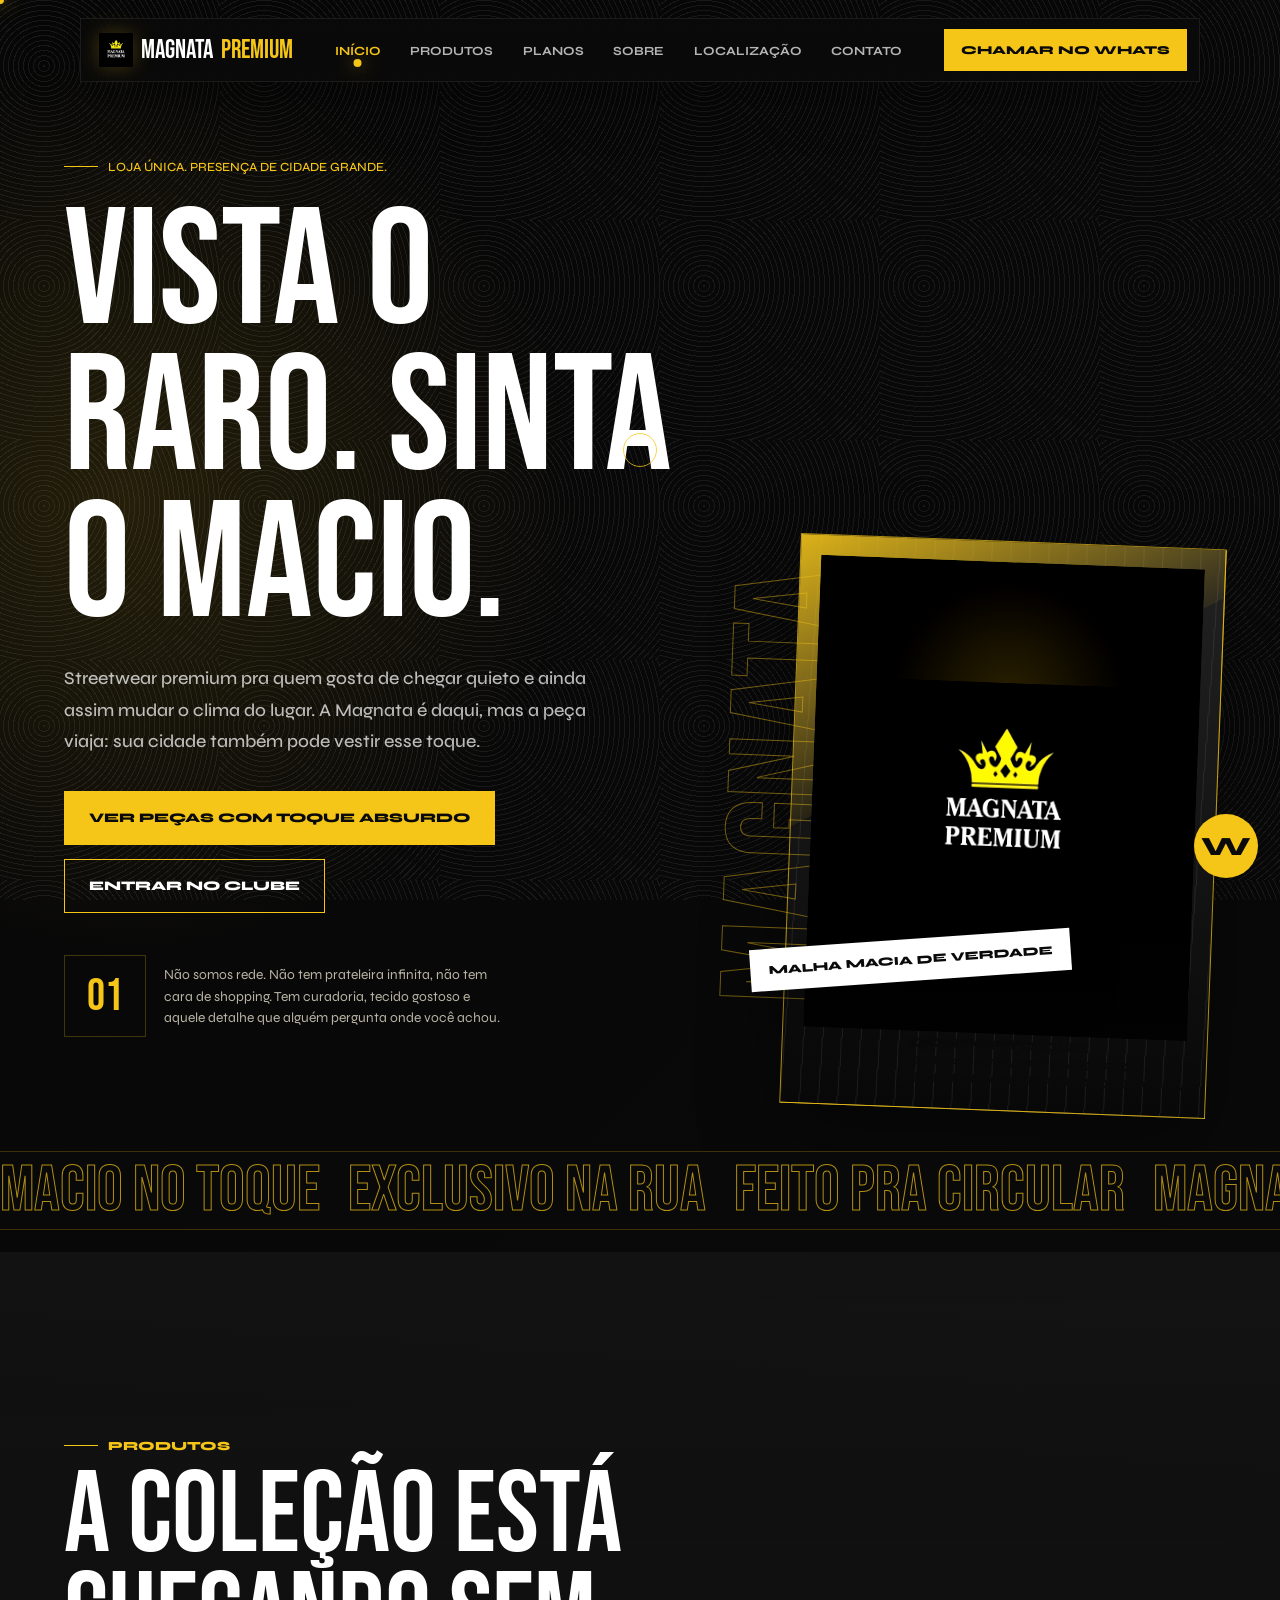
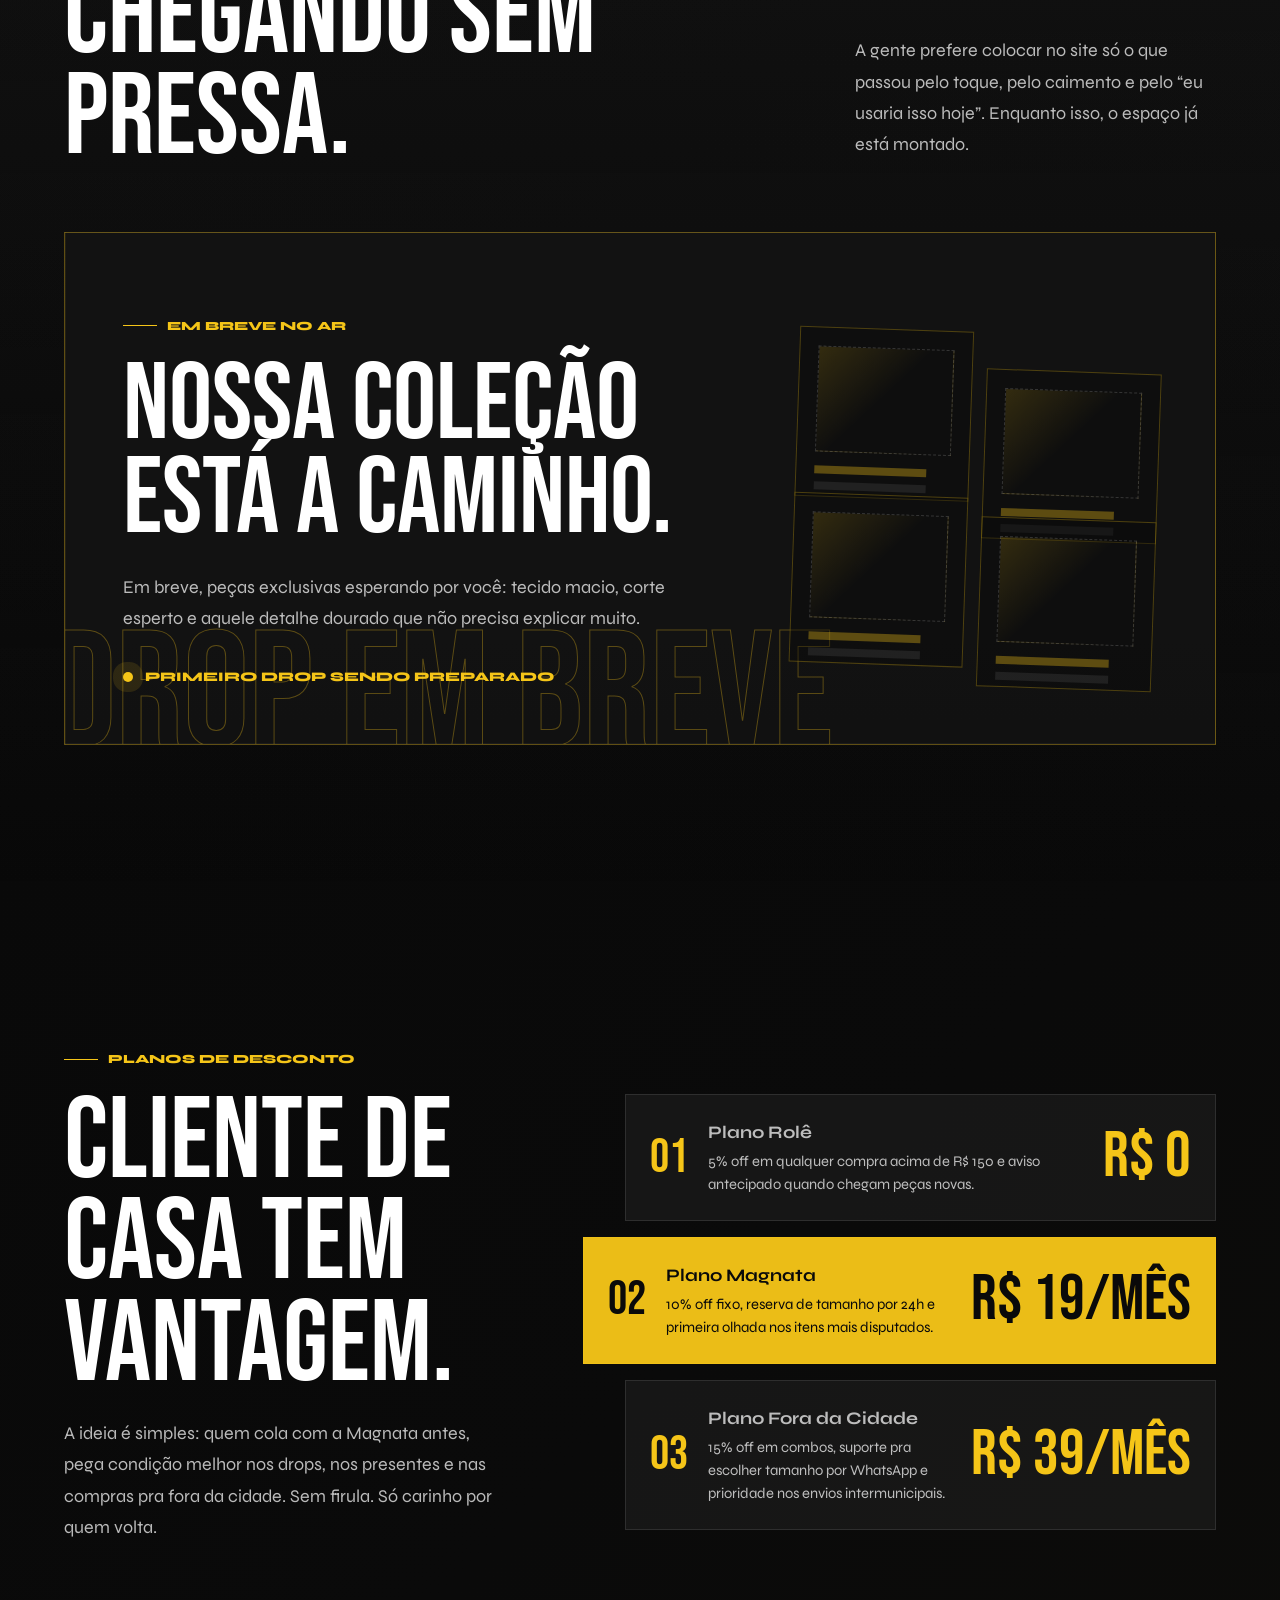
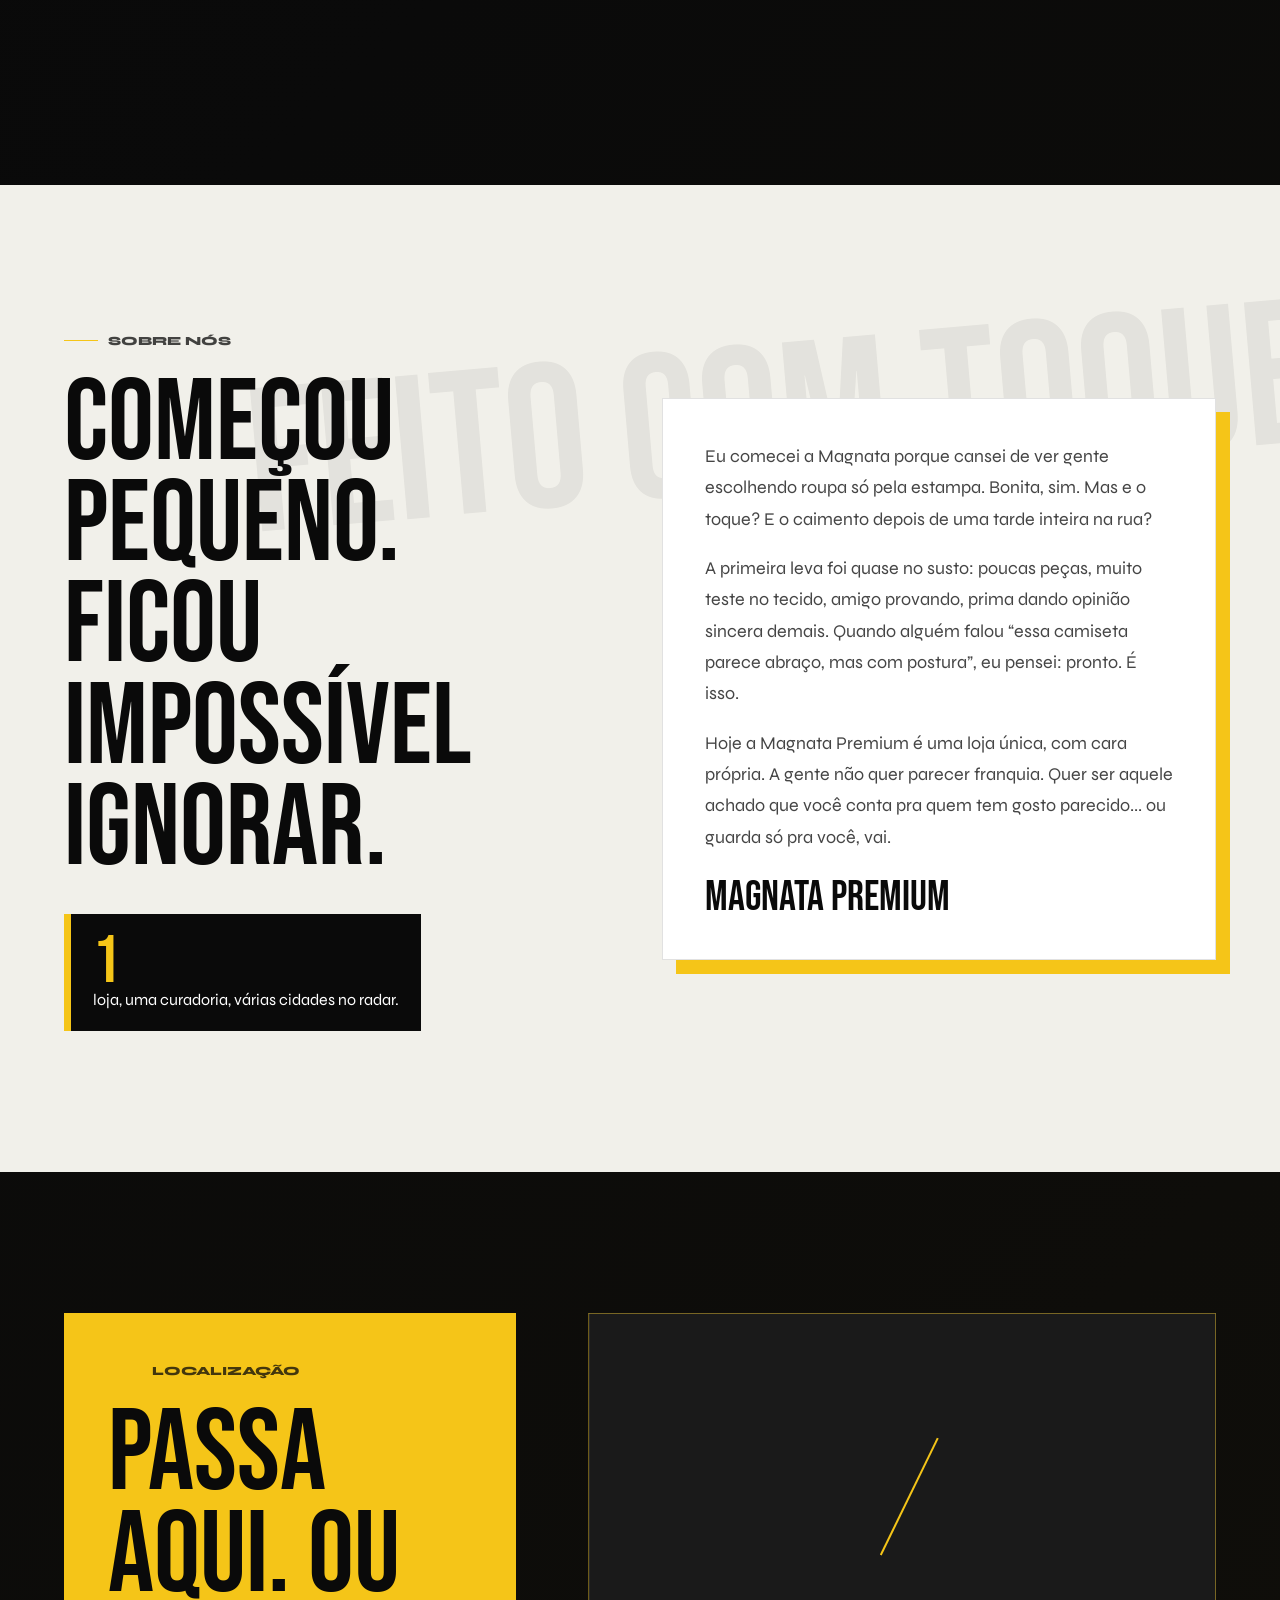
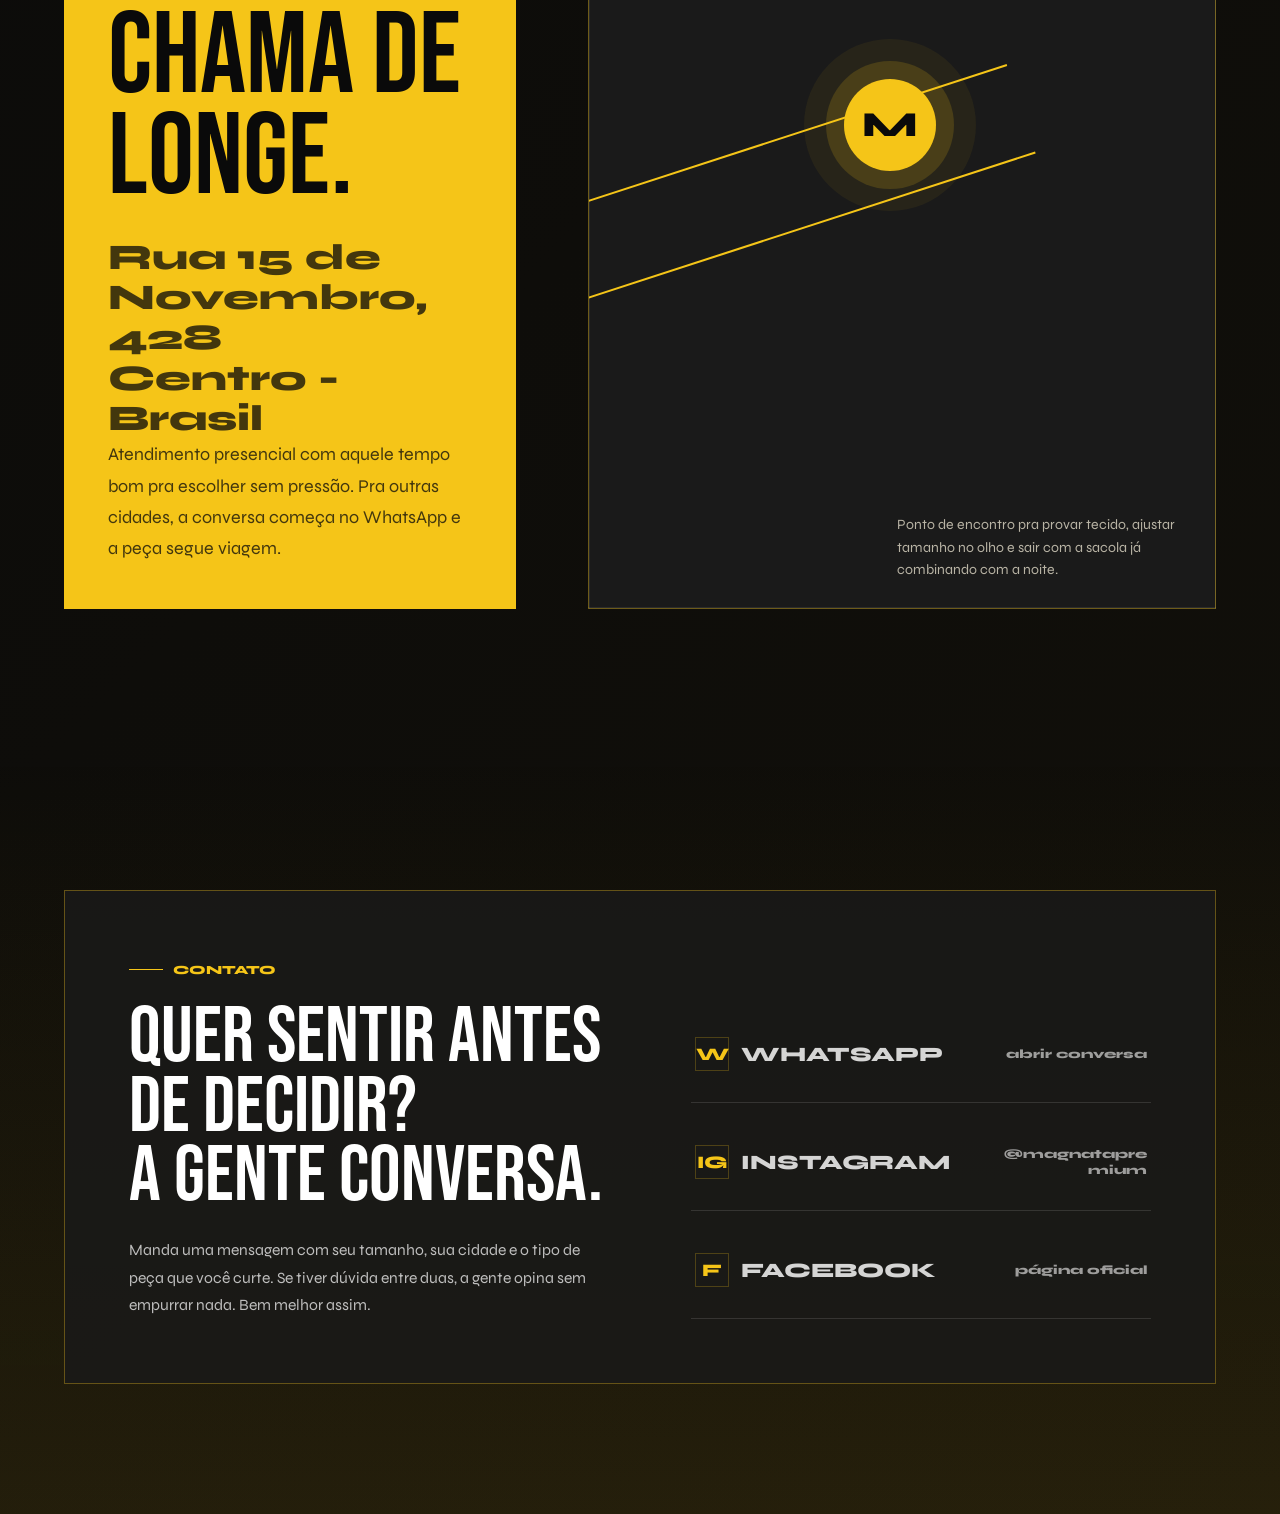
==== magnata-premium.html @ 2d6c575a "Add files via upload" ====
<!DOCTYPE html>
<html lang="pt-BR">
<head>
  <meta charset="UTF-8" />
  <meta name="viewport" content="width=device-width, initial-scale=1.0" />
  <title>Magnata Premium | Streetwear macio, raro e com presença</title>
  <meta name="description" content="Magnata Premium: roupas e acessórios com toque absurdo de macio, estética urbana e entrega entre cidades." />
  <style>
    @import url('https://fonts.googleapis.com/css2?family=Bebas+Neue&family=Syne:wght@400;500;600;700;800&display=swap');

    :root {
      --black: #0A0A0A;
      --ink: #111111;
      --charcoal: #1A1A1A;
      --soft-black: #242424;
      --gold: #F5C518;
      --gold-dark: #B88E08;
      --white: #FFFFFF;
      --mist: #F1F0EA;
      --muted: #B9B4A5;
      --line: rgba(245, 197, 24, 0.24);
      --shadow: 0 28px 80px rgba(0, 0, 0, 0.42);
      --display: "Bebas Neue", sans-serif;
      --body: "Syne", sans-serif;
    }

    * {
      box-sizing: border-box;
    }

    html {
      scroll-behavior: smooth;
    }

    body {
      margin: 0;
      color: var(--white);
      background:
        radial-gradient(circle at 10% 8%, rgba(245, 197, 24, 0.12), transparent 28rem),
        linear-gradient(135deg, #070707 0%, var(--black) 48%, #12100a 100%);
      font-family: var(--body);
      overflow-x: hidden;
      cursor: none;
    }

    body::before {
      content: "";
      position: fixed;
      inset: 0;
      pointer-events: none;
      opacity: 0.09;
      z-index: 0;
      background-image:
        repeating-radial-gradient(circle at 20% 30%, rgba(255,255,255,0.8) 0 1px, transparent 1px 5px),
        repeating-linear-gradient(118deg, transparent 0 18px, rgba(245,197,24,0.16) 19px, transparent 20px 44px);
      background-size: 220px 220px, 340px 340px;
      animation: textileShift 18s linear infinite;
      mix-blend-mode: screen;
    }

    a {
      color: inherit;
      text-decoration: none;
    }

    img {
      display: block;
      max-width: 100%;
    }

    .cursor-dot,
    .cursor-ring {
      position: fixed;
      top: 0;
      left: 0;
      pointer-events: none;
      z-index: 9999;
      transform: translate(-50%, -50%);
      border-radius: 999px;
    }

    .cursor-dot {
      width: 8px;
      height: 8px;
      background: var(--gold);
      box-shadow: 0 0 18px rgba(245, 197, 24, 0.8);
    }

    .cursor-ring {
      width: 34px;
      height: 34px;
      border: 1px solid rgba(245, 197, 24, 0.76);
      transition: width 0.2s ease, height 0.2s ease, border-color 0.2s ease;
    }

    .cursor-ring.is-hot {
      width: 52px;
      height: 52px;
      border-color: var(--white);
    }

    .site-shell {
      position: relative;
      z-index: 1;
    }

    .nav {
      position: fixed;
      top: 18px;
      left: 50%;
      z-index: 100;
      display: grid;
      grid-template-columns: auto 1fr auto;
      align-items: center;
      width: min(1120px, calc(100% - 32px));
      padding: 10px 12px 10px 18px;
      border: 1px solid rgba(255, 255, 255, 0.08);
      background: rgba(10, 10, 10, 0.78);
      backdrop-filter: blur(18px);
      box-shadow: 0 16px 55px rgba(0, 0, 0, 0.32);
      transform: translateX(-50%);
    }

    .brand {
      display: inline-flex;
      align-items: center;
      gap: 8px;
      min-width: max-content;
      font-family: var(--display);
      font-size: clamp(1.55rem, 2vw, 2.2rem);
      letter-spacing: 0;
    }

    .brand-logo {
      width: 34px;
      height: 34px;
      object-fit: contain;
      filter: drop-shadow(0 0 10px rgba(245, 197, 24, 0.24));
    }

    .brand-word {
      display: inline-flex;
      gap: 8px;
      align-items: baseline;
    }

    .brand-word {
      color: var(--white);
    }

    .brand-word > span {
      color: var(--gold);
    }

    .nav-links {
      position: relative;
      display: flex;
      justify-content: center;
      gap: clamp(10px, 2vw, 26px);
      padding: 0 18px;
    }

    .nav-link {
      position: relative;
      padding: 9px 2px;
      color: rgba(255, 255, 255, 0.7);
      font-size: 0.78rem;
      font-weight: 700;
      text-transform: uppercase;
      white-space: nowrap;
      transition: color 0.24s ease;
    }

    .nav-link.is-active,
    .nav-link:hover {
      color: var(--gold);
    }

    .nav-indicator {
      position: absolute;
      bottom: 0;
      left: 0;
      width: 8px;
      height: 8px;
      border-radius: 50%;
      background: var(--gold);
      box-shadow: 0 0 20px rgba(245, 197, 24, 0.7);
      transition: transform 0.35s cubic-bezier(.2,.9,.2,1), width 0.35s ease;
    }

    .nav-cta {
      display: inline-flex;
      align-items: center;
      justify-content: center;
      min-height: 42px;
      padding: 0 16px;
      border: 1px solid var(--gold);
      background: var(--gold);
      color: var(--black);
      font-size: 0.75rem;
      font-weight: 800;
      text-transform: uppercase;
    }

    .menu-toggle {
      display: none;
      width: 42px;
      height: 42px;
      border: 1px solid var(--line);
      background: transparent;
      color: var(--gold);
      font-size: 1.4rem;
    }

    section {
      position: relative;
      min-height: 100vh;
      padding: clamp(92px, 11vw, 150px) clamp(18px, 5vw, 70px);
      overflow: hidden;
      scroll-margin-top: 92px;
    }

    .section-inner {
      width: min(1160px, 100%);
      margin: 0 auto;
    }

    .eyebrow {
      display: inline-flex;
      align-items: center;
      gap: 10px;
      margin: 0 0 22px;
      color: var(--gold);
      font-size: 0.78rem;
      font-weight: 800;
      text-transform: uppercase;
    }

    .eyebrow::before {
      content: "";
      width: 34px;
      height: 1px;
      background: var(--gold);
    }

    h1,
    h2,
    h3 {
      margin: 0;
      font-family: var(--display);
      font-weight: 400;
      letter-spacing: 0;
      line-height: 0.88;
    }

    h1 {
      max-width: 820px;
      font-size: clamp(4.8rem, 13vw, 12.4rem);
    }

    h2 {
      font-size: clamp(3.7rem, 9vw, 8.4rem);
    }

    h3 {
      font-size: clamp(2rem, 4vw, 3.4rem);
    }

    p {
      margin: 0;
      color: rgba(255, 255, 255, 0.72);
      font-size: clamp(0.98rem, 1.5vw, 1.12rem);
      line-height: 1.75;
    }

    .gold {
      color: var(--gold);
    }

    .btn {
      position: relative;
      isolation: isolate;
      display: inline-flex;
      align-items: center;
      justify-content: center;
      gap: 10px;
      min-height: 54px;
      padding: 0 24px;
      overflow: hidden;
      border: 1px solid var(--gold);
      background: transparent;
      color: var(--white);
      font-family: var(--body);
      font-size: 0.82rem;
      font-weight: 800;
      text-transform: uppercase;
      transition: color 0.25s ease, transform 0.25s ease, border-color 0.25s ease;
    }

    .btn::before {
      content: "";
      position: absolute;
      inset: auto auto 50% 50%;
      z-index: -1;
      width: 10px;
      height: 10px;
      border-radius: 999px;
      background: var(--gold);
      transform: translate(-50%, 50%) scale(0);
      transition: transform 0.42s cubic-bezier(.2,.9,.2,1);
    }

    .btn:hover {
      color: var(--black);
      transform: translateY(-2px) scale(1.015);
    }

    .btn:hover::before {
      transform: translate(-50%, 50%) scale(38);
    }

    .btn-solid {
      background: var(--gold);
      color: var(--black);
    }

    .btn-solid::before {
      background: var(--white);
    }

    .hero {
      display: flex;
      align-items: center;
      padding-top: 132px;
    }

    .hero-grid {
      display: grid;
      grid-template-columns: minmax(0, 1.05fr) minmax(330px, 0.75fr);
      align-items: end;
      gap: clamp(26px, 6vw, 82px);
    }

    .hero-copy {
      padding-bottom: clamp(20px, 6vw, 74px);
    }

    .hero-copy p {
      max-width: 560px;
      margin-top: 24px;
      font-weight: 500;
    }

    .hero-actions {
      display: flex;
      flex-wrap: wrap;
      gap: 14px;
      margin-top: 34px;
    }

    .hero-note {
      display: grid;
      grid-template-columns: auto 1fr;
      align-items: center;
      width: min(440px, 100%);
      margin-top: 42px;
      color: var(--muted);
      font-size: 0.86rem;
      line-height: 1.55;
    }

    .hero-note strong {
      display: grid;
      place-items: center;
      width: 82px;
      height: 82px;
      margin-right: 18px;
      border: 1px solid var(--line);
      color: var(--gold);
      font-family: var(--display);
      font-size: 2.8rem;
      font-weight: 400;
    }

    .photo-stage {
      position: relative;
      min-height: clamp(430px, 58vw, 650px);
    }

    .photo-frame {
      position: absolute;
      right: 0;
      bottom: 0;
      width: min(460px, 95%);
      height: clamp(390px, 48vw, 570px);
      border: 1px solid rgba(245, 197, 24, 0.7);
      background:
        linear-gradient(150deg, rgba(245, 197, 24, 0.88), rgba(245, 197, 24, 0.08) 36%, transparent 36%),
        repeating-linear-gradient(92deg, rgba(255,255,255,0.08) 0 1px, transparent 1px 19px),
        linear-gradient(180deg, #222 0%, #080808 100%);
      box-shadow: var(--shadow);
      transform: rotate(2.2deg);
    }

    .photo-frame::before {
      content: "MAGNATA";
      position: absolute;
      left: -64px;
      top: 34px;
      color: transparent;
      -webkit-text-stroke: 1px rgba(245, 197, 24, 0.44);
      font-family: var(--display);
      font-size: clamp(5.8rem, 12vw, 10rem);
      line-height: 0.8;
      writing-mode: vertical-rl;
      transform: rotate(180deg);
    }

    .store-photo {
      position: absolute;
      inset: 20px 20px 76px 20px;
      width: calc(100% - 40px);
      height: calc(100% - 96px);
      padding: clamp(36px, 6vw, 78px);
      object-fit: contain;
      background:
        radial-gradient(circle at 50% 28%, rgba(245,197,24,0.18), transparent 34%),
        linear-gradient(180deg, #020202, #0b0b0b);
      filter: saturate(1.06) contrast(1.08);
      mix-blend-mode: normal;
    }

    .photo-fallback {
      position: absolute;
      inset: 20px 20px 76px 20px;
      display: grid;
      align-content: end;
      padding: 26px;
      background:
        radial-gradient(circle at 80% 16%, rgba(245,197,24,0.36), transparent 28%),
        linear-gradient(90deg, rgba(255,255,255,0.08) 0 1px, transparent 1px 15%),
        linear-gradient(180deg, #252525 0%, #0d0d0d 100%);
    }

    .photo-fallback b {
      color: var(--gold);
      font-family: var(--display);
      font-size: clamp(3.8rem, 8vw, 6.2rem);
      line-height: 0.86;
    }

    .photo-fallback span {
      max-width: 260px;
      margin-top: 16px;
      color: rgba(255,255,255,0.7);
      font-size: 0.86rem;
      line-height: 1.55;
    }

    .photo-caption {
      position: absolute;
      right: 18px;
      bottom: 20px;
      max-width: 280px;
      color: var(--black);
      font-size: 0.82rem;
      font-weight: 800;
      line-height: 1.35;
      text-transform: uppercase;
    }

    .soft-tag {
      position: absolute;
      left: -18px;
      bottom: 130px;
      padding: 14px 18px;
      background: var(--white);
      color: var(--black);
      font-size: 0.76rem;
      font-weight: 800;
      text-transform: uppercase;
      box-shadow: 0 22px 48px rgba(0,0,0,0.28);
      transform: rotate(-4deg);
    }

    .marquee {
      position: absolute;
      left: 0;
      right: 0;
      bottom: 22px;
      display: flex;
      gap: 28px;
      overflow: hidden;
      border-block: 1px solid rgba(245, 197, 24, 0.22);
      background: rgba(10, 10, 10, 0.72);
      color: transparent;
      -webkit-text-stroke: 1px rgba(245, 197, 24, 0.72);
      font-family: var(--display);
      font-size: clamp(2.4rem, 5vw, 5rem);
      white-space: nowrap;
    }

    .marquee-track {
      display: flex;
      gap: 28px;
      min-width: max-content;
      animation: marquee 22s linear infinite;
    }

    .products {
      padding-top: clamp(112px, 14vw, 180px);
      background: linear-gradient(180deg, rgba(26,26,26,0.58), rgba(10,10,10,0));
    }

    .section-head {
      display: grid;
      grid-template-columns: minmax(0, 0.88fr) minmax(280px, 0.42fr);
      align-items: end;
      gap: 34px;
      margin-bottom: 62px;
    }

    .section-head p {
      margin-bottom: 9px;
    }

    .product-grid {
      position: relative;
      display: grid;
      grid-template-columns: 1.2fr 0.8fr 1fr;
      grid-auto-rows: minmax(230px, auto);
      gap: 18px;
    }

    .coming-soon {
      position: relative;
      grid-column: 1 / -1;
      display: grid;
      grid-template-columns: minmax(0, 0.88fr) minmax(280px, 0.52fr);
      gap: clamp(24px, 5vw, 58px);
      min-height: 490px;
      padding: clamp(26px, 5vw, 58px);
      overflow: hidden;
      border: 1px solid rgba(245, 197, 24, 0.34);
      background:
        linear-gradient(90deg, rgba(245,197,24,0.08) 0 1px, transparent 1px 16%),
        linear-gradient(0deg, rgba(255,255,255,0.045) 0 1px, transparent 1px 18%),
        rgba(20, 20, 20, 0.82);
    }

    .coming-soon::before {
      content: "drop em breve";
      position: absolute;
      left: -16px;
      bottom: -18px;
      color: transparent;
      -webkit-text-stroke: 1px rgba(245, 197, 24, 0.32);
      font-family: var(--display);
      font-size: clamp(5rem, 13vw, 12rem);
      line-height: 0.78;
      pointer-events: none;
    }

    .coming-copy {
      position: relative;
      z-index: 1;
      align-self: center;
    }

    .coming-copy h3 {
      max-width: 720px;
      font-size: clamp(3.6rem, 8.4vw, 8rem);
    }

    .coming-copy p {
      max-width: 560px;
      margin-top: 24px;
    }

    .notify-strip {
      display: inline-flex;
      align-items: center;
      gap: 12px;
      margin-top: 34px;
      color: var(--gold);
      font-size: 0.82rem;
      font-weight: 800;
      text-transform: uppercase;
    }

    .notify-strip::before {
      content: "";
      width: 10px;
      height: 10px;
      border-radius: 50%;
      background: var(--gold);
      box-shadow: 0 0 0 10px rgba(245,197,24,0.12);
    }

    .ghost-grid {
      position: relative;
      z-index: 1;
      display: grid;
      grid-template-columns: repeat(2, minmax(120px, 1fr));
      grid-auto-rows: 170px;
      gap: 14px;
      align-self: end;
      transform: rotate(2deg);
    }

    .ghost-card {
      position: relative;
      overflow: hidden;
      border: 1px solid rgba(245, 197, 24, 0.28);
      background: rgba(10,10,10,0.42);
    }

    .ghost-card::before {
      content: "";
      position: absolute;
      inset: 18px 18px auto 18px;
      height: 62%;
      border: 1px dashed rgba(255,255,255,0.16);
      background: linear-gradient(135deg, rgba(245,197,24,0.16), transparent 48%);
    }

    .ghost-card::after {
      content: "";
      position: absolute;
      left: 18px;
      right: 42px;
      bottom: 22px;
      height: 8px;
      background: rgba(245,197,24,0.34);
      box-shadow: 0 16px 0 rgba(255,255,255,0.08);
    }

    .ghost-card:nth-child(2) {
      transform: translateY(36px);
    }

    .ghost-card:nth-child(3) {
      transform: translateY(-18px);
    }

    .product {
      position: relative;
      min-height: 278px;
      padding: 24px;
      overflow: hidden;
      border: 1px solid rgba(255, 255, 255, 0.08);
      background: var(--charcoal);
      transition: transform 0.28s ease, border-color 0.28s ease;
    }

    .product:hover {
      border-color: rgba(245, 197, 24, 0.72);
      transform: translateY(-6px);
    }

    .product::after {
      content: "";
      position: absolute;
      right: -54px;
      bottom: -58px;
      width: 190px;
      height: 190px;
      border: 1px solid rgba(245,197,24,0.34);
      border-radius: 50%;
    }

    .product.big {
      grid-row: span 2;
      min-height: 510px;
      background:
        linear-gradient(155deg, rgba(245,197,24,0.92) 0 42%, transparent 42%),
        var(--charcoal);
      color: var(--black);
    }

    .product.offset {
      margin-top: 58px;
    }

    .product.dark-gold {
      background: var(--gold);
      color: var(--black);
    }

    .product h3 {
      position: relative;
      z-index: 1;
      max-width: 260px;
      color: currentColor;
    }

    .product p {
      position: relative;
      z-index: 1;
      max-width: 330px;
      margin-top: 18px;
      color: currentColor;
      opacity: 0.76;
      font-size: 0.94rem;
    }

    .price {
      position: absolute;
      right: 22px;
      top: 22px;
      z-index: 1;
      color: var(--gold);
      font-weight: 800;
    }

    .product.dark-gold .price,
    .product.big .price {
      color: var(--black);
    }

    .product-mark {
      position: absolute;
      left: 24px;
      bottom: 20px;
      z-index: 1;
      color: transparent;
      -webkit-text-stroke: 1px currentColor;
      font-family: var(--display);
      font-size: clamp(4rem, 9vw, 9rem);
      opacity: 0.28;
      line-height: 0.8;
    }

    .plans .section-inner {
      display: grid;
      grid-template-columns: minmax(290px, 0.82fr) minmax(0, 1fr);
      gap: clamp(32px, 6vw, 82px);
      align-items: start;
    }

    .plans-intro {
      position: sticky;
      top: 118px;
    }

    .plans-intro p {
      max-width: 430px;
      margin-top: 22px;
    }

    .plan-stack {
      display: grid;
      gap: 16px;
      padding-top: 68px;
    }

    .plan {
      position: relative;
      display: grid;
      grid-template-columns: auto 1fr auto;
      gap: 20px;
      align-items: center;
      padding: 24px;
      border: 1px solid rgba(255,255,255,0.1);
      background: rgba(26,26,26,0.82);
      transition: transform 0.25s ease, background 0.25s ease;
    }

    .plan:nth-child(2) {
      margin-left: -42px;
      border-color: rgba(245,197,24,0.58);
      background: rgba(245,197,24,0.96);
      color: var(--black);
    }

    .plan:hover {
      transform: translateX(-8px);
    }

    .plan-number {
      color: var(--gold);
      font-family: var(--display);
      font-size: 3rem;
      line-height: 1;
    }

    .plan:nth-child(2) .plan-number,
    .plan:nth-child(2) p {
      color: var(--black);
    }

    .plan p {
      font-size: 0.92rem;
      line-height: 1.55;
    }

    .plan strong {
      display: block;
      margin-bottom: 4px;
      font-size: 1.1rem;
    }

    .plan-price {
      color: var(--gold);
      font-family: var(--display);
      font-size: clamp(2.4rem, 5vw, 4rem);
      line-height: 0.85;
      white-space: nowrap;
    }

    .plan:nth-child(2) .plan-price {
      color: var(--black);
    }

    .about {
      background: var(--mist);
      color: var(--black);
    }

    .about::before {
      content: "feito com toque";
      position: absolute;
      right: -3vw;
      top: 16%;
      color: rgba(10,10,10,0.06);
      font-family: var(--display);
      font-size: clamp(5rem, 16vw, 15rem);
      line-height: 0.8;
      transform: rotate(-5deg);
    }

    .about-grid {
      display: grid;
      grid-template-columns: minmax(0, 0.72fr) minmax(320px, 0.78fr);
      gap: clamp(36px, 7vw, 86px);
      align-items: center;
    }

    .about p {
      color: rgba(10,10,10,0.76);
    }

    .letter {
      position: relative;
      padding: clamp(24px, 4vw, 42px);
      border: 1px solid rgba(10,10,10,0.12);
      background: var(--white);
      box-shadow: 14px 14px 0 var(--gold);
      transform: rotate(-1.6deg);
    }

    .letter p + p {
      margin-top: 18px;
    }

    .signature {
      margin-top: 26px;
      color: var(--black);
      font-family: var(--display);
      font-size: 2.6rem;
      line-height: 0.9;
    }

    .about-stat {
      display: inline-grid;
      margin-top: 34px;
      padding: 22px;
      border-left: 7px solid var(--gold);
      background: var(--black);
      color: var(--white);
    }

    .about-stat strong {
      color: var(--gold);
      font-family: var(--display);
      font-size: 4.2rem;
      line-height: 0.8;
      font-weight: 400;
    }

    .location {
      min-height: auto;
    }

    .location-grid {
      display: grid;
      grid-template-columns: minmax(310px, 0.72fr) minmax(0, 1fr);
      gap: clamp(28px, 6vw, 72px);
      align-items: stretch;
    }

    .address-card {
      display: grid;
      align-content: space-between;
      min-height: 480px;
      padding: clamp(26px, 4vw, 44px);
      background: var(--gold);
      color: var(--black);
    }

    .address-card p {
      color: rgba(10,10,10,0.76);
    }

    .address {
      margin-top: 28px;
      font-size: clamp(1.35rem, 3vw, 2.25rem);
      font-weight: 800;
      line-height: 1.12;
    }

    .map-art {
      position: relative;
      min-height: 480px;
      overflow: hidden;
      border: 1px solid rgba(245,197,24,0.38);
      background:
        linear-gradient(90deg, rgba(255,255,255,0.08) 0 1px, transparent 1px 12%),
        linear-gradient(0deg, rgba(255,255,255,0.08) 0 1px, transparent 1px 13%),
        var(--charcoal);
    }

    .map-art::before,
    .map-art::after {
      content: "";
      position: absolute;
      border: 2px solid var(--gold);
      transform: rotate(-18deg);
    }

    .map-art::before {
      width: 84%;
      height: 90px;
      left: -13%;
      top: 48%;
      border-inline: 0;
    }

    .map-art::after {
      width: 70%;
      height: 130px;
      right: -18%;
      top: 24%;
      border-block: 0;
      transform: rotate(26deg);
    }

    .pin {
      position: absolute;
      left: 48%;
      top: 46%;
      display: grid;
      place-items: center;
      width: 92px;
      height: 92px;
      border-radius: 50%;
      background: var(--gold);
      color: var(--black);
      font-size: 2.2rem;
      font-weight: 800;
      box-shadow: 0 0 0 18px rgba(245,197,24,0.16), 0 0 0 40px rgba(245,197,24,0.06);
      transform: translate(-50%, -50%);
    }

    .map-label {
      position: absolute;
      right: 28px;
      bottom: 26px;
      max-width: 290px;
      color: var(--muted);
      font-size: 0.88rem;
      line-height: 1.6;
    }

    .contact {
      min-height: auto;
      padding-bottom: 130px;
      background: linear-gradient(180deg, rgba(10,10,10,0), rgba(245,197,24,0.09));
    }

    .contact-panel {
      display: grid;
      grid-template-columns: minmax(0, 0.68fr) minmax(340px, 0.62fr);
      gap: clamp(30px, 5vw, 58px);
      align-items: end;
      padding: clamp(30px, 6vw, 64px);
      border: 1px solid rgba(245,197,24,0.34);
      background: rgba(26,26,26,0.84);
    }

    .contact-copy {
      max-width: 560px;
    }

    .contact-copy h2 {
      max-width: 540px;
      font-size: clamp(3.2rem, 6.2vw, 6.2rem);
      overflow-wrap: anywhere;
    }

    .contact-copy h2 .line {
      display: block;
    }

    .contact-copy p:not(.eyebrow) {
      max-width: 480px;
      margin-top: 24px;
      font-size: 0.98rem;
    }

    .socials {
      display: grid;
      gap: 12px;
      min-width: 0;
    }

    .social-link {
      display: flex;
      align-items: center;
      justify-content: space-between;
      gap: 18px;
      min-width: 0;
      min-height: 96px;
      padding: 24px 4px;
      border-bottom: 1px solid rgba(255,255,255,0.12);
      color: rgba(255,255,255,0.82);
      font-weight: 800;
      text-transform: uppercase;
      transition: color 0.24s ease, padding-left 0.24s ease;
    }

    .social-main {
      display: inline-flex;
      align-items: center;
      gap: 12px;
      min-width: 0;
      font-size: clamp(1rem, 1.7vw, 1.28rem);
    }

    .social-detail {
      max-width: 160px;
      color: rgba(255,255,255,0.58);
      font-size: 0.78rem;
      line-height: 1.3;
      overflow-wrap: anywhere;
      text-align: right;
      text-transform: none;
    }

    .social-link:hover {
      padding-left: 12px;
      color: var(--gold);
    }

    .icon {
      display: inline-grid;
      place-items: center;
      width: 34px;
      height: 34px;
      border: 1px solid var(--line);
      color: var(--gold);
      font-size: 1.1rem;
      font-weight: 800;
    }

    .floating-whatsapp {
      position: fixed;
      right: 22px;
      bottom: 22px;
      z-index: 90;
      display: grid;
      place-items: center;
      width: 64px;
      height: 64px;
      border-radius: 50%;
      background: var(--gold);
      color: var(--black);
      font-size: 1.65rem;
      font-weight: 900;
      box-shadow: 0 0 0 0 rgba(245,197,24,0.48);
      animation: pulse 2.3s infinite;
    }

    .reveal {
      opacity: 0;
      transform: translateY(38px);
      transition: opacity 0.8s ease, transform 0.8s cubic-bezier(.2,.9,.2,1);
    }

    .reveal.is-visible {
      opacity: 1;
      transform: translateY(0);
    }

    @keyframes textileShift {
      from { background-position: 0 0, 0 0; }
      to { background-position: 220px 180px, -340px 340px; }
    }

    @keyframes marquee {
      from { transform: translateX(0); }
      to { transform: translateX(-50%); }
    }

    @keyframes pulse {
      0% { box-shadow: 0 0 0 0 rgba(245,197,24,0.5); }
      70% { box-shadow: 0 0 0 18px rgba(245,197,24,0); }
      100% { box-shadow: 0 0 0 0 rgba(245,197,24,0); }
    }

    @media (max-width: 980px) {
      body {
        cursor: auto;
      }

      .cursor-dot,
      .cursor-ring {
        display: none;
      }

      .nav {
        grid-template-columns: 1fr auto;
      }

      .nav-links,
      .nav-cta {
        display: none;
      }

      .nav.is-open .nav-links {
        position: absolute;
        top: calc(100% + 10px);
        left: 0;
        right: 0;
        display: grid;
        justify-content: stretch;
        gap: 0;
        padding: 12px 18px;
        background: rgba(10, 10, 10, 0.96);
        border: 1px solid rgba(255,255,255,0.08);
      }

      .nav.is-open .nav-link {
        padding: 14px 0;
        border-bottom: 1px solid rgba(255,255,255,0.08);
      }

      .nav-indicator {
        display: none;
      }

      .menu-toggle {
        display: inline-grid;
        place-items: center;
      }

      .hero-grid,
      .section-head,
      .plans .section-inner,
      .about-grid,
      .location-grid,
      .contact-panel {
        grid-template-columns: 1fr;
      }

      .hero {
        align-items: start;
      }

      .photo-stage {
        min-height: 500px;
      }

      .plans-intro {
        position: relative;
        top: auto;
      }

      .plan-stack {
        padding-top: 0;
      }

      .plan:nth-child(2) {
        margin-left: 0;
      }
    }

    @media (max-width: 768px) {
      section {
        min-height: auto;
        padding: 94px 18px;
      }

      .hero {
        padding-top: 116px;
        padding-bottom: 126px;
      }

      h1 {
        font-size: clamp(4.5rem, 18vw, 6.6rem);
      }

      h2 {
        font-size: clamp(3.65rem, 16vw, 5.5rem);
      }

      .hero-actions {
        display: grid;
      }

      .btn {
        width: 100%;
      }

      .hero-note {
        grid-template-columns: 1fr;
      }

      .hero-note strong {
        margin: 0 0 14px;
      }

      .photo-frame {
        width: calc(100% - 20px);
        transform: rotate(0.8deg);
      }

      .photo-frame::before {
        left: -34px;
        font-size: 5rem;
      }

      .soft-tag {
        left: 2px;
      }

      .product-grid {
        grid-template-columns: 1fr;
      }

      .coming-soon {
        grid-template-columns: 1fr;
        min-height: auto;
      }

      .ghost-grid {
        grid-template-columns: repeat(2, 1fr);
        grid-auto-rows: 132px;
        transform: rotate(0.8deg);
      }

      .product,
      .product.big {
        min-height: 300px;
      }

      .product.offset {
        margin-top: 0;
      }

      .plan {
        grid-template-columns: 1fr;
      }

      .plan-price {
        justify-self: start;
      }

      .address-card,
      .map-art {
        min-height: 380px;
      }

      .contact-panel {
        padding: 30px 22px;
      }

      .contact-copy h2 {
        font-size: clamp(3rem, 13vw, 4.35rem);
      }

      .social-link {
        align-items: flex-start;
        flex-direction: column;
        gap: 12px;
        min-height: 112px;
        padding: 24px 0;
      }

      .social-detail {
        max-width: 100%;
        padding-left: 46px;
        text-align: left;
      }
    }
  </style>
</head>
<body>
  <div class="cursor-dot" aria-hidden="true"></div>
  <div class="cursor-ring" aria-hidden="true"></div>

  <nav class="nav" aria-label="Navegação principal">
    <a class="brand magnetic" href="#inicio" aria-label="Magnata Premium início">
      <img class="brand-logo" src="img-magnata.png" alt="" aria-hidden="true" />
      <span class="brand-word">Magnata <span>Premium</span></span>
    </a>
    <div class="nav-links">
      <a class="nav-link is-active magnetic" href="#inicio">Início</a>
      <a class="nav-link magnetic" href="#produtos">Produtos</a>
      <a class="nav-link magnetic" href="#planos">Planos</a>
      <a class="nav-link magnetic" href="#sobre">Sobre</a>
      <a class="nav-link magnetic" href="#localizacao">Localização</a>
      <a class="nav-link magnetic" href="#contato">Contato</a>
      <span class="nav-indicator" aria-hidden="true"></span>
    </div>
    <a class="nav-cta magnetic" href="https://wa.me/5500000000000?text=Oi%2C%20Magnata%20Premium!%20Quero%20conhecer%20as%20pe%C3%A7as." target="_blank" rel="noopener">Chamar no Whats</a>
    <button class="menu-toggle" type="button" aria-label="Abrir menu">≡</button>
  </nav>

  <main class="site-shell">
    <section class="hero" id="inicio">
      <div class="section-inner hero-grid">
        <div class="hero-copy reveal">
          <p class="eyebrow">Loja única. Presença de cidade grande.</p>
          <h1>Vista o raro. Sinta o macio.</h1>
          <p>Streetwear premium pra quem gosta de chegar quieto e ainda assim mudar o clima do lugar. A Magnata é daqui, mas a peça viaja: sua cidade também pode vestir esse toque.</p>
          <div class="hero-actions">
            <a class="btn btn-solid magnetic" href="#produtos">Ver peças com toque absurdo</a>
            <a class="btn magnetic" href="#planos">Entrar no clube</a>
          </div>
          <div class="hero-note">
            <strong>01</strong>
            <span>Não somos rede. Não tem prateleira infinita, não tem cara de shopping. Tem curadoria, tecido gostoso e aquele detalhe que alguém pergunta onde você achou.</span>
          </div>
        </div>

        <div class="photo-stage reveal">
          <div class="photo-frame">
            <img class="store-photo" src="img-magnata.png" alt="Logo da Magnata Premium com coroa dourada sobre fundo preto" />
            <div class="photo-fallback" aria-hidden="true">
              <b>Magnata<br>Premium</b>
              <span>Coroa dourada, preto profundo e aquela promessa simples: presença sem esforço.</span>
            </div>
            <div class="photo-caption">Conforto que encosta primeiro. Estilo que fica depois.</div>
          </div>
          <div class="soft-tag">malha macia de verdade</div>
        </div>
      </div>
      <div class="marquee" aria-hidden="true">
        <div class="marquee-track">
          <span>macio no toque</span><span>exclusivo na rua</span><span>feito pra circular</span><span>magnata premium</span>
          <span>macio no toque</span><span>exclusivo na rua</span><span>feito pra circular</span><span>magnata premium</span>
        </div>
      </div>
    </section>

    <section class="products" id="produtos">
      <div class="section-inner">
        <div class="section-head reveal">
          <div>
            <p class="eyebrow">Produtos</p>
            <h2>A coleção está chegando sem pressa.</h2>
          </div>
          <p>A gente prefere colocar no site só o que passou pelo toque, pelo caimento e pelo “eu usaria isso hoje”. Enquanto isso, o espaço já está montado.</p>
        </div>

        <div class="product-grid">
          <!-- PRODUCT CARDS GO HERE -->
          <div class="coming-soon reveal">
            <div class="coming-copy">
              <p class="eyebrow">Em breve no ar</p>
              <h3>Nossa coleção está a caminho.</h3>
              <p>Em breve, peças exclusivas esperando por você: tecido macio, corte esperto e aquele detalhe dourado que não precisa explicar muito.</p>
              <span class="notify-strip">primeiro drop sendo preparado</span>
            </div>
            <div class="ghost-grid" aria-hidden="true">
              <span class="ghost-card"></span>
              <span class="ghost-card"></span>
              <span class="ghost-card"></span>
              <span class="ghost-card"></span>
            </div>
          </div>
        </div>
      </div>
    </section>

    <section class="plans" id="planos">
      <div class="section-inner">
        <div class="plans-intro reveal">
          <p class="eyebrow">Planos de desconto</p>
          <h2>Cliente de casa tem vantagem.</h2>
          <p>A ideia é simples: quem cola com a Magnata antes, pega condição melhor nos drops, nos presentes e nas compras pra fora da cidade. Sem firula. Só carinho por quem volta.</p>
        </div>

        <div class="plan-stack">
          <article class="plan reveal">
            <span class="plan-number">01</span>
            <p><strong>Plano Rolê</strong>5% off em qualquer compra acima de R$ 150 e aviso antecipado quando chegam peças novas.</p>
            <span class="plan-price">R$ 0</span>
          </article>

          <article class="plan reveal">
            <span class="plan-number">02</span>
            <p><strong>Plano Magnata</strong>10% off fixo, reserva de tamanho por 24h e primeira olhada nos itens mais disputados.</p>
            <span class="plan-price">R$ 19/mês</span>
          </article>

          <article class="plan reveal">
            <span class="plan-number">03</span>
            <p><strong>Plano Fora da Cidade</strong>15% off em combos, suporte pra escolher tamanho por WhatsApp e prioridade nos envios intermunicipais.</p>
            <span class="plan-price">R$ 39/mês</span>
          </article>
        </div>
      </div>
    </section>

    <section class="about" id="sobre">
      <div class="section-inner about-grid">
        <div class="reveal">
          <p class="eyebrow">Sobre nós</p>
          <h2>Começou pequeno. Ficou impossível ignorar.</h2>
          <div class="about-stat">
            <strong>1</strong>
            <span>loja, uma curadoria, várias cidades no radar.</span>
          </div>
        </div>

        <div class="letter reveal">
          <p>Eu comecei a Magnata porque cansei de ver gente escolhendo roupa só pela estampa. Bonita, sim. Mas e o toque? E o caimento depois de uma tarde inteira na rua?</p>
          <p>A primeira leva foi quase no susto: poucas peças, muito teste no tecido, amigo provando, prima dando opinião sincera demais. Quando alguém falou “essa camiseta parece abraço, mas com postura”, eu pensei: pronto. É isso.</p>
          <p>Hoje a Magnata Premium é uma loja única, com cara própria. A gente não quer parecer franquia. Quer ser aquele achado que você conta pra quem tem gosto parecido... ou guarda só pra você, vai.</p>
          <div class="signature">Magnata Premium</div>
        </div>
      </div>
    </section>

    <section class="location" id="localizacao">
      <div class="section-inner location-grid">
        <div class="address-card reveal">
          <div>
            <p class="eyebrow">Localização</p>
            <h2>Passa aqui. Ou chama de longe.</h2>
          </div>
          <div>
            <p class="address">Rua 15 de Novembro, 428<br>Centro - Brasil</p>
            <p>Atendimento presencial com aquele tempo bom pra escolher sem pressão. Pra outras cidades, a conversa começa no WhatsApp e a peça segue viagem.</p>
          </div>
        </div>

        <div class="map-art reveal" role="img" aria-label="Mapa estilizado indicando a localização da Magnata Premium">
          <div class="pin">M</div>
          <div class="map-label">Ponto de encontro pra provar tecido, ajustar tamanho no olho e sair com a sacola já combinando com a noite.</div>
        </div>
      </div>
    </section>

    <section class="contact" id="contato">
      <div class="section-inner contact-panel reveal">
        <div class="contact-copy">
          <p class="eyebrow">Contato</p>
          <h2><span class="line">Quer sentir antes de decidir?</span><span class="line">A gente conversa.</span></h2>
          <p>Manda uma mensagem com seu tamanho, sua cidade e o tipo de peça que você curte. Se tiver dúvida entre duas, a gente opina sem empurrar nada. Bem melhor assim.</p>
        </div>
        <div class="socials" aria-label="Links de contato">
          <a class="social-link magnetic" href="https://wa.me/5500000000000?text=Oi%2C%20Magnata%20Premium!%20Quero%20saber%20das%20pe%C3%A7as%20e%20envios." target="_blank" rel="noopener">
            <span class="social-main"><span class="icon">W</span> WhatsApp</span>
            <span class="social-detail">abrir conversa</span>
          </a>
          <a class="social-link magnetic" href="https://instagram.com/magnatapremium" target="_blank" rel="noopener">
            <span class="social-main"><span class="icon">IG</span> Instagram</span>
            <span class="social-detail">@magnatapremium</span>
          </a>
          <a class="social-link magnetic" href="https://facebook.com/magnatapremium" target="_blank" rel="noopener">
            <span class="social-main"><span class="icon">f</span> Facebook</span>
            <span class="social-detail">página oficial</span>
          </a>
        </div>
      </div>
    </section>
  </main>

  <a class="floating-whatsapp magnetic" href="https://wa.me/5500000000000?text=Oi%2C%20Magnata%20Premium!%20Vim%20pelo%20site." target="_blank" rel="noopener" aria-label="Chamar a Magnata Premium no WhatsApp">W</a>

  <script>
    const nav = document.querySelector(".nav");
    const toggle = document.querySelector(".menu-toggle");
    const links = [...document.querySelectorAll(".nav-link")];
    const indicator = document.querySelector(".nav-indicator");
    const sections = links.map(link => document.querySelector(link.getAttribute("href")));
    const dot = document.querySelector(".cursor-dot");
    const ring = document.querySelector(".cursor-ring");
    const photo = document.querySelector(".store-photo");
    const fallback = document.querySelector(".photo-fallback");

    if (photo) {
      photo.addEventListener("load", () => {
        fallback.style.display = "none";
      });
      photo.addEventListener("error", () => {
        photo.style.display = "none";
        fallback.style.display = "grid";
      });
    }

    toggle.addEventListener("click", () => {
      nav.classList.toggle("is-open");
    });

    links.forEach(link => {
      link.addEventListener("click", () => nav.classList.remove("is-open"));
    });

    function moveIndicator(activeLink) {
      if (!indicator || !activeLink) return;
      const linkBox = activeLink.getBoundingClientRect();
      const parentBox = activeLink.parentElement.getBoundingClientRect();
      const x = linkBox.left - parentBox.left + linkBox.width / 2 - 4;
      indicator.style.transform = `translateX(${x}px)`;
    }

    const navObserver = new IntersectionObserver(entries => {
      entries.forEach(entry => {
        if (!entry.isIntersecting) return;
        const active = links.find(link => link.getAttribute("href") === `#${entry.target.id}`);
        links.forEach(link => link.classList.toggle("is-active", link === active));
        moveIndicator(active);
      });
    }, { rootMargin: "-45% 0px -48% 0px", threshold: 0.01 });

    sections.forEach(section => section && navObserver.observe(section));
    window.addEventListener("load", () => moveIndicator(document.querySelector(".nav-link.is-active")));
    window.addEventListener("resize", () => moveIndicator(document.querySelector(".nav-link.is-active")));

    const revealObserver = new IntersectionObserver(entries => {
      entries.forEach(entry => {
        if (entry.isIntersecting) {
          entry.target.classList.add("is-visible");
          revealObserver.unobserve(entry.target);
        }
      });
    }, { threshold: 0.12 });

    document.querySelectorAll(".reveal").forEach(el => revealObserver.observe(el));

    let mouseX = window.innerWidth / 2;
    let mouseY = window.innerHeight / 2;
    let ringX = mouseX;
    let ringY = mouseY;

    window.addEventListener("mousemove", event => {
      mouseX = event.clientX;
      mouseY = event.clientY;
      if (dot) {
        dot.style.transform = `translate(${mouseX}px, ${mouseY}px) translate(-50%, -50%)`;
      }
    });

    function animateCursor() {
      ringX += (mouseX - ringX) * 0.16;
      ringY += (mouseY - ringY) * 0.16;
      if (ring) {
        ring.style.transform = `translate(${ringX}px, ${ringY}px) translate(-50%, -50%)`;
      }
      requestAnimationFrame(animateCursor);
    }
    animateCursor();

    document.querySelectorAll(".magnetic").forEach(item => {
      item.addEventListener("mouseenter", () => ring && ring.classList.add("is-hot"));
      item.addEventListener("mouseleave", () => {
        ring && ring.classList.remove("is-hot");
        item.style.transform = "";
      });
      item.addEventListener("mousemove", event => {
        const rect = item.getBoundingClientRect();
        const x = event.clientX - rect.left - rect.width / 2;
        const y = event.clientY - rect.top - rect.height / 2;
        item.style.transform = `translate(${x * 0.08}px, ${y * 0.12}px)`;
      });
    });
  </script>
</body>
</html>
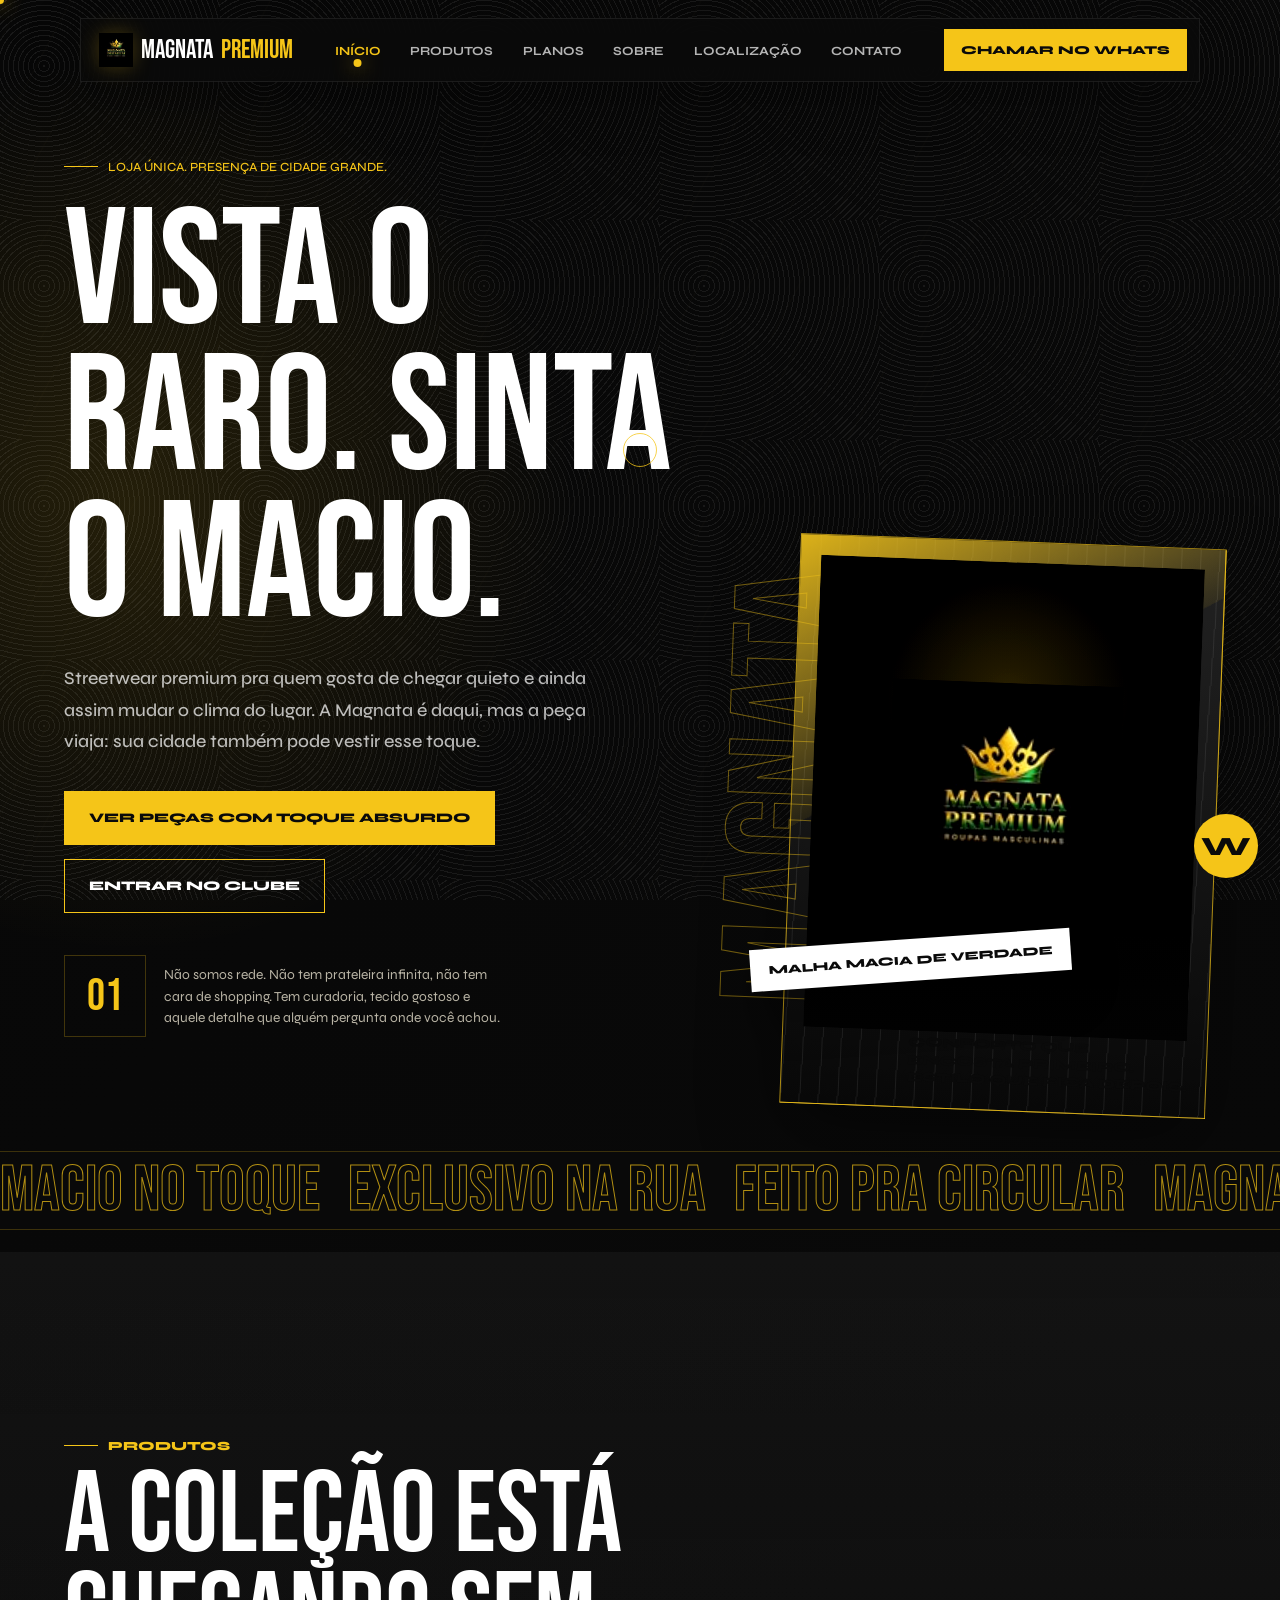
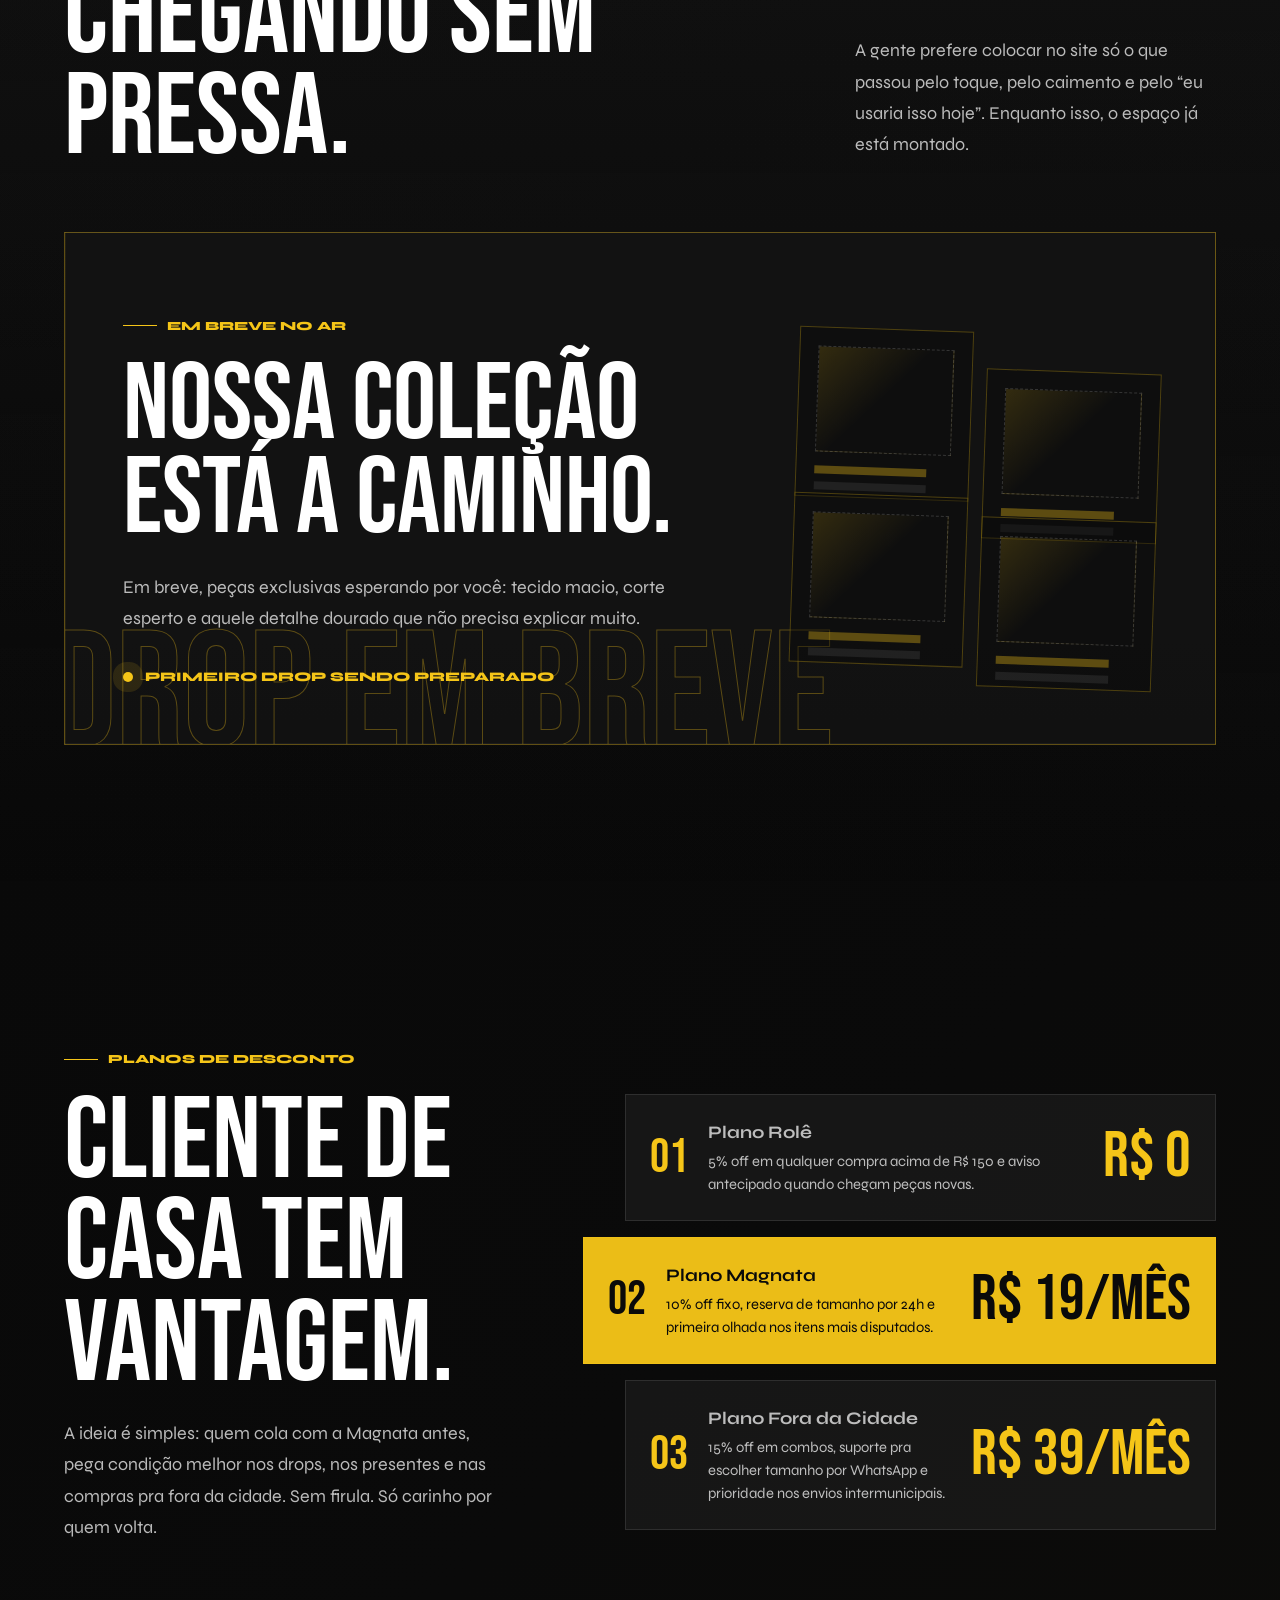
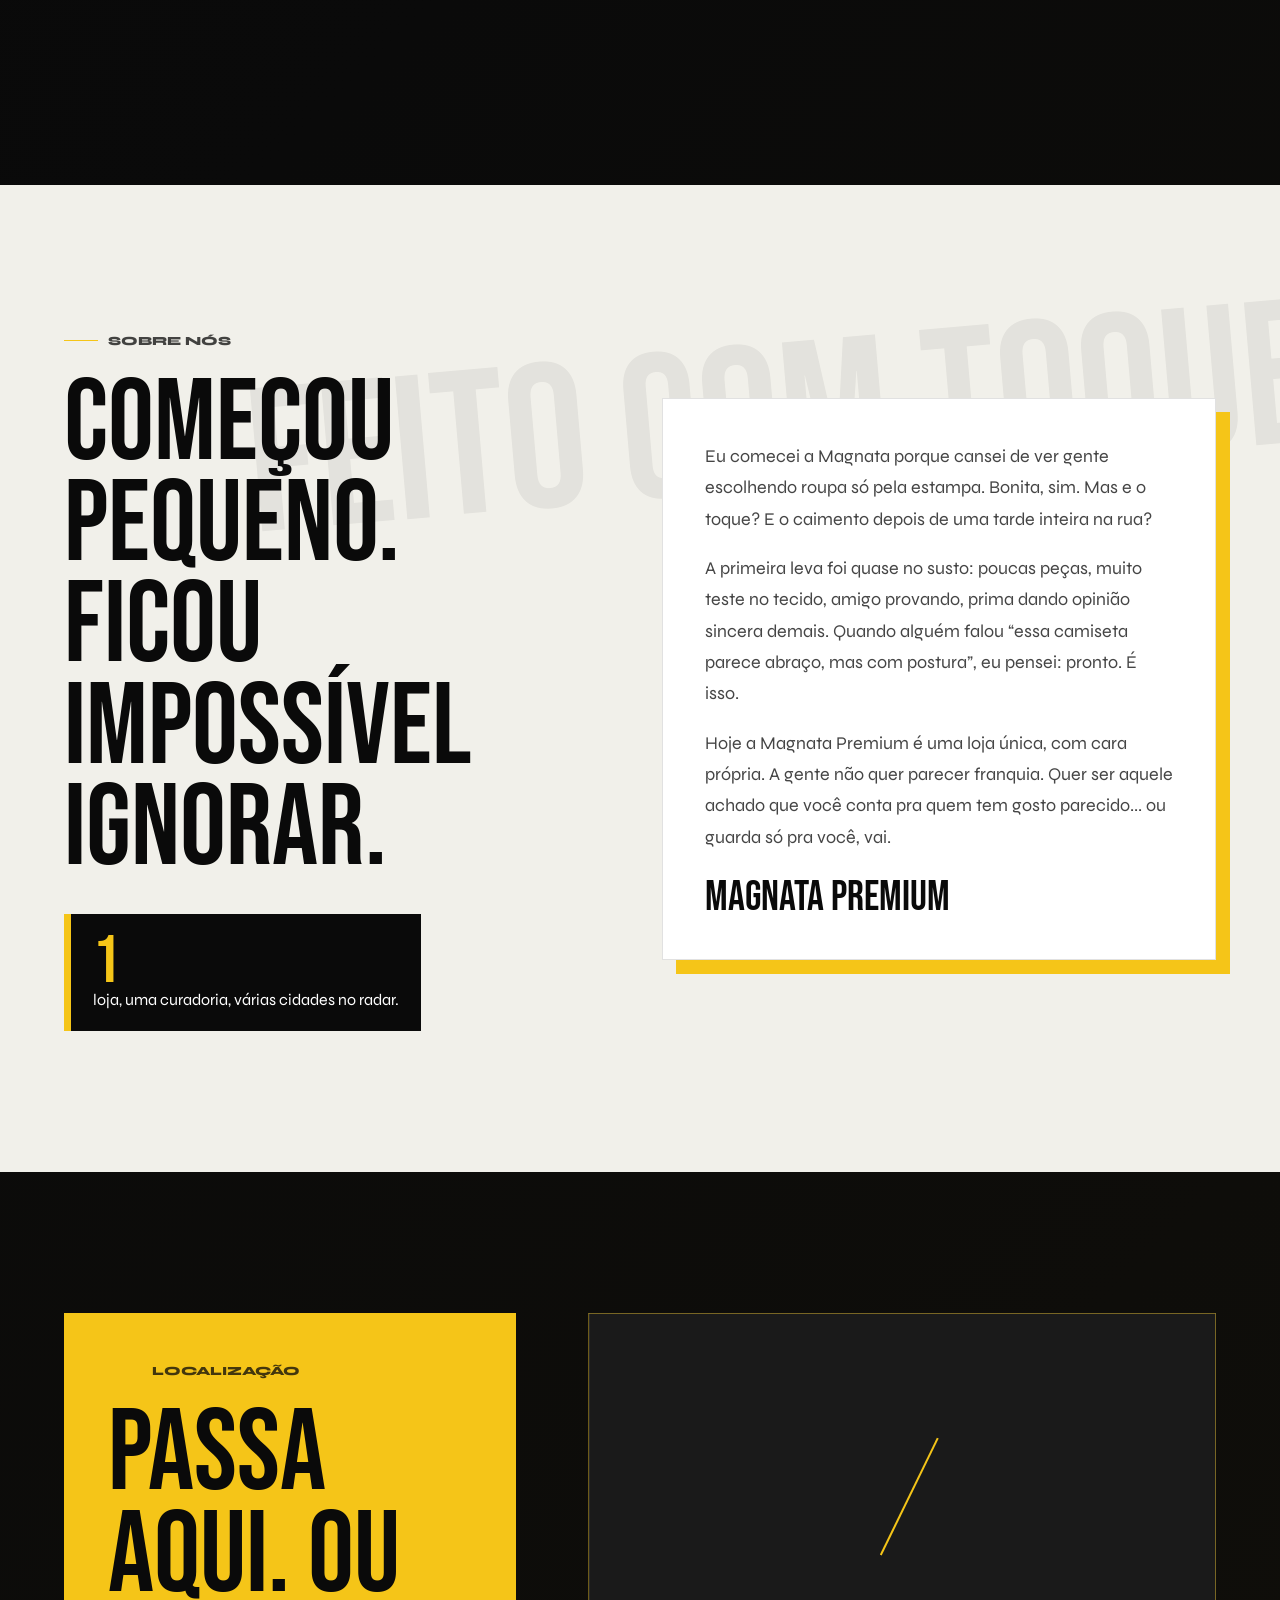
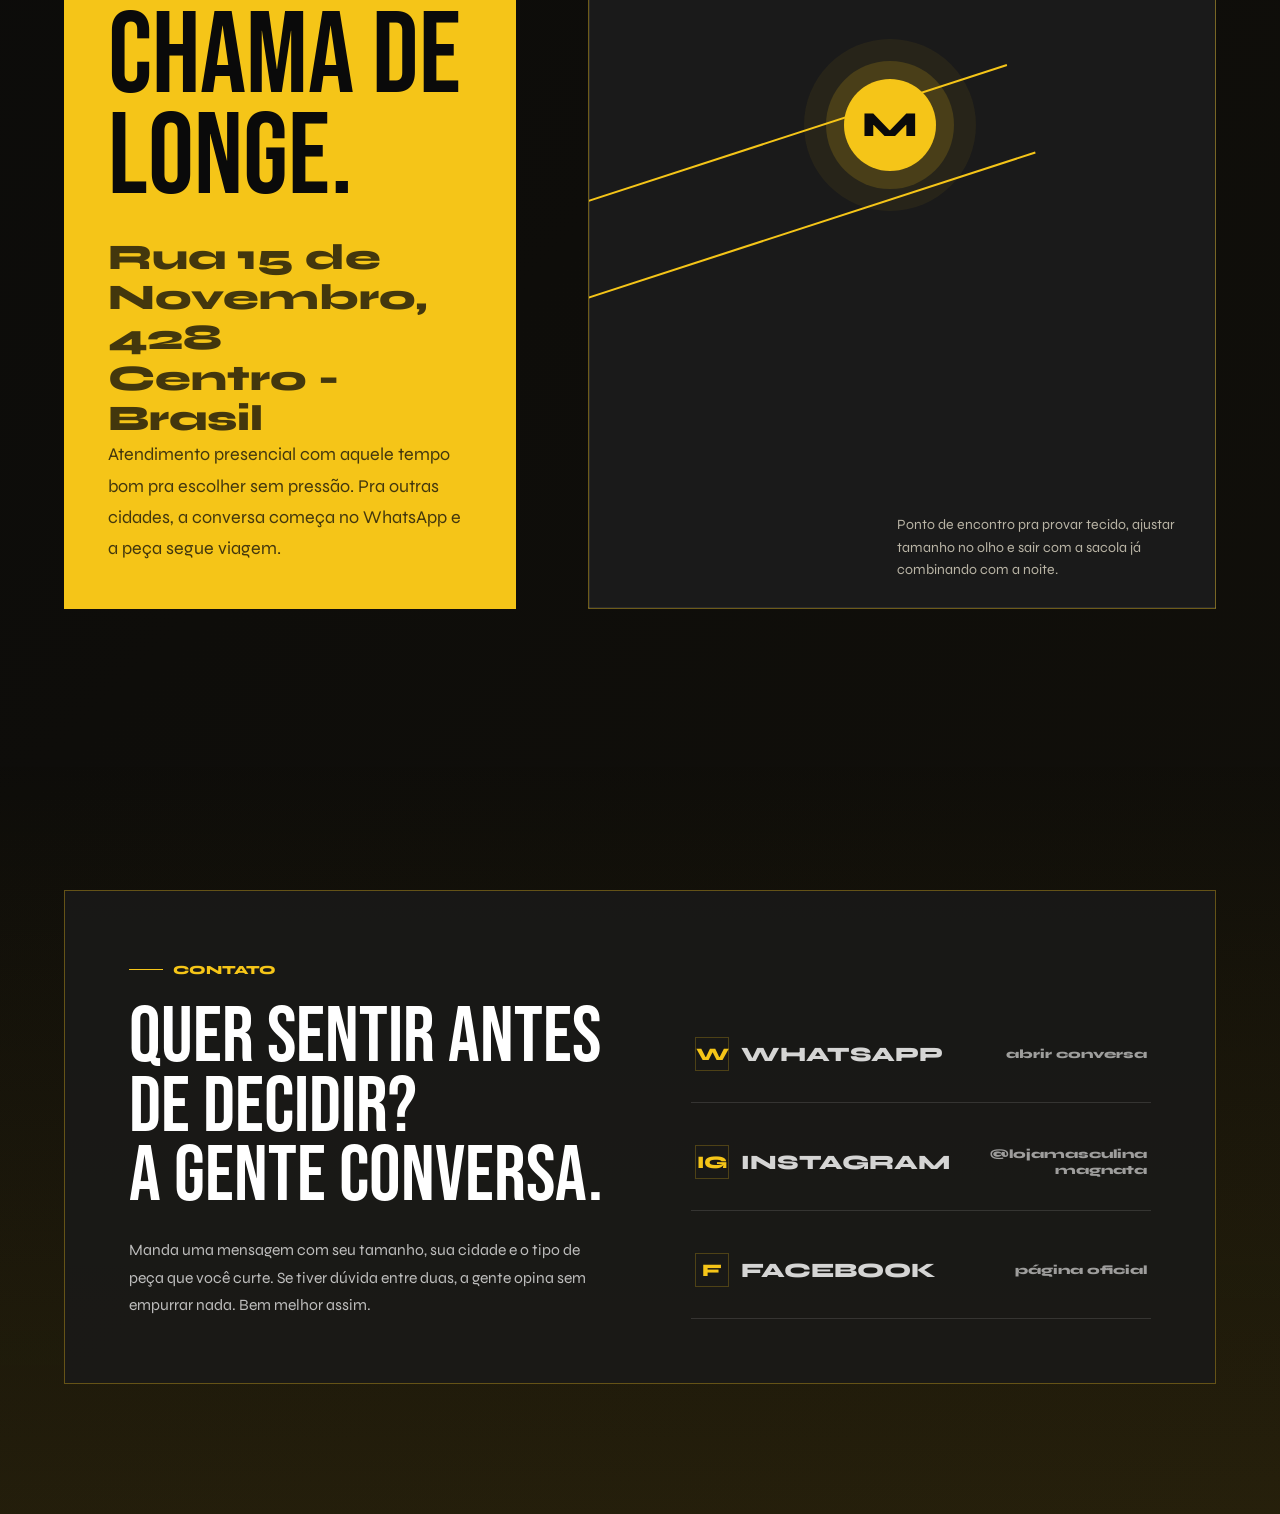
==== commit 66cdc090: "Add files via upload" ====
--- a/magnata-premium.html
+++ b/magnata-premium.html
@@ -1313,7 +1313,7 @@
       <a class="nav-link magnetic" href="#contato">Contato</a>
       <span class="nav-indicator" aria-hidden="true"></span>
     </div>
-    <a class="nav-cta magnetic" href="https://wa.me/5500000000000?text=Oi%2C%20Magnata%20Premium!%20Quero%20conhecer%20as%20pe%C3%A7as." target="_blank" rel="noopener">Chamar no Whats</a>
+    <a class="nav-cta magnetic" href="https://wa.me/5513997913904?text=Oi%2C%20Magnata%20Premium!%20Vim%20pelo%20site." target="_blank" rel="noopener">Chamar no Whats</a>
     <button class="menu-toggle" type="button" aria-label="Abrir menu">≡</button>
   </nav>
 
@@ -1462,15 +1462,15 @@
           <p>Manda uma mensagem com seu tamanho, sua cidade e o tipo de peça que você curte. Se tiver dúvida entre duas, a gente opina sem empurrar nada. Bem melhor assim.</p>
         </div>
         <div class="socials" aria-label="Links de contato">
-          <a class="social-link magnetic" href="https://wa.me/5500000000000?text=Oi%2C%20Magnata%20Premium!%20Quero%20saber%20das%20pe%C3%A7as%20e%20envios." target="_blank" rel="noopener">
+          <a class="social-link magnetic" href="https://wa.me/5513997913904?text=Oi%2C%20Magnata%20Premium!%20Vim%20pelo%20site." target="_blank" rel="noopener">
             <span class="social-main"><span class="icon">W</span> WhatsApp</span>
             <span class="social-detail">abrir conversa</span>
           </a>
-          <a class="social-link magnetic" href="https://instagram.com/magnatapremium" target="_blank" rel="noopener">
+          <a class="social-link magnetic" href="https://www.instagram.com/lojamasculinamagnata/" target="_blank" rel="noopener">
             <span class="social-main"><span class="icon">IG</span> Instagram</span>
-            <span class="social-detail">@magnatapremium</span>
+            <span class="social-detail">@lojamasculinamagnata</span>
           </a>
-          <a class="social-link magnetic" href="https://facebook.com/magnatapremium" target="_blank" rel="noopener">
+          <a class="social-link magnetic" href="https://www.facebook.com/p/Magnata-Premium-100076988351882/" target="_blank" rel="noopener">
             <span class="social-main"><span class="icon">f</span> Facebook</span>
             <span class="social-detail">página oficial</span>
           </a>
@@ -1479,7 +1479,7 @@
     </section>
   </main>
 
-  <a class="floating-whatsapp magnetic" href="https://wa.me/5500000000000?text=Oi%2C%20Magnata%20Premium!%20Vim%20pelo%20site." target="_blank" rel="noopener" aria-label="Chamar a Magnata Premium no WhatsApp">W</a>
+  <a class="floating-whatsapp magnetic" href="https://wa.me/5513997913904?text=Oi%2C%20Magnata%20Premium!%20Vim%20pelo%20site." target="_blank" rel="noopener" aria-label="Chamar a Magnata Premium no WhatsApp">W</a>
 
   <script>
     const nav = document.querySelector(".nav");
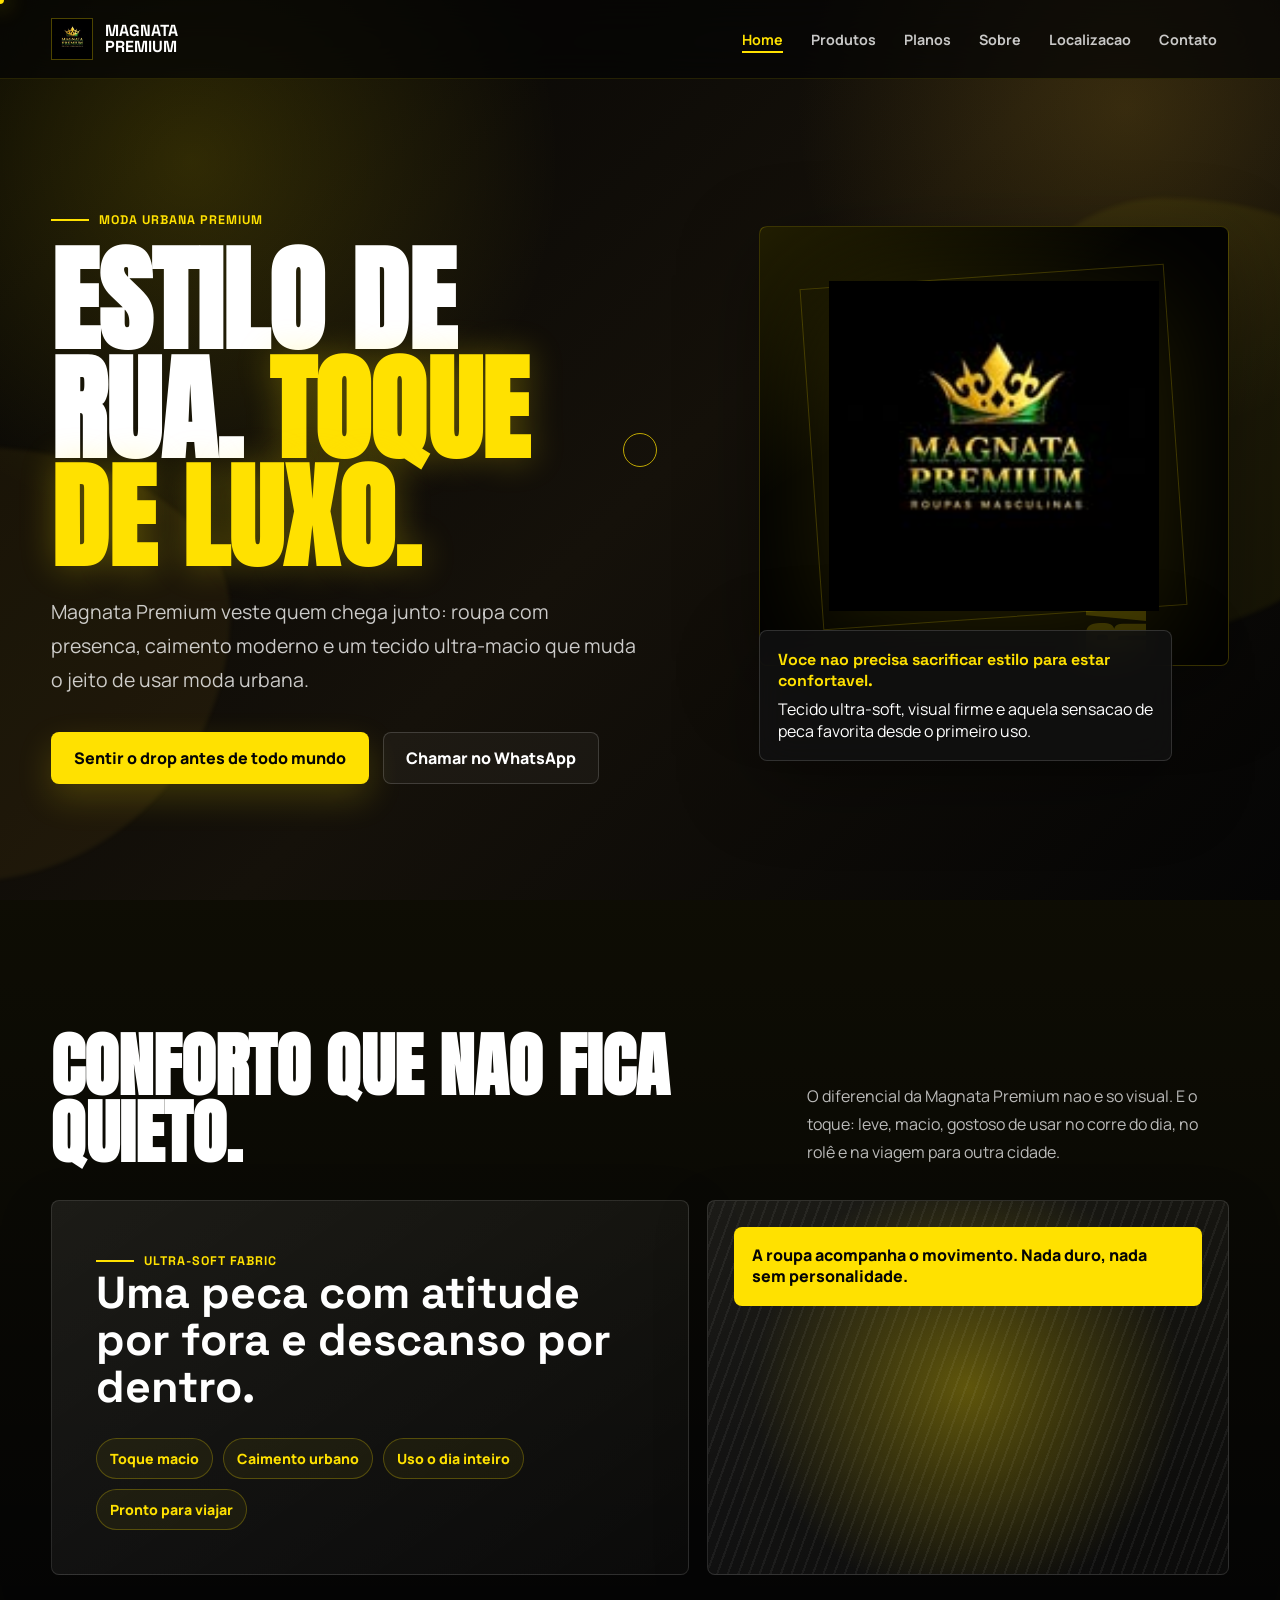
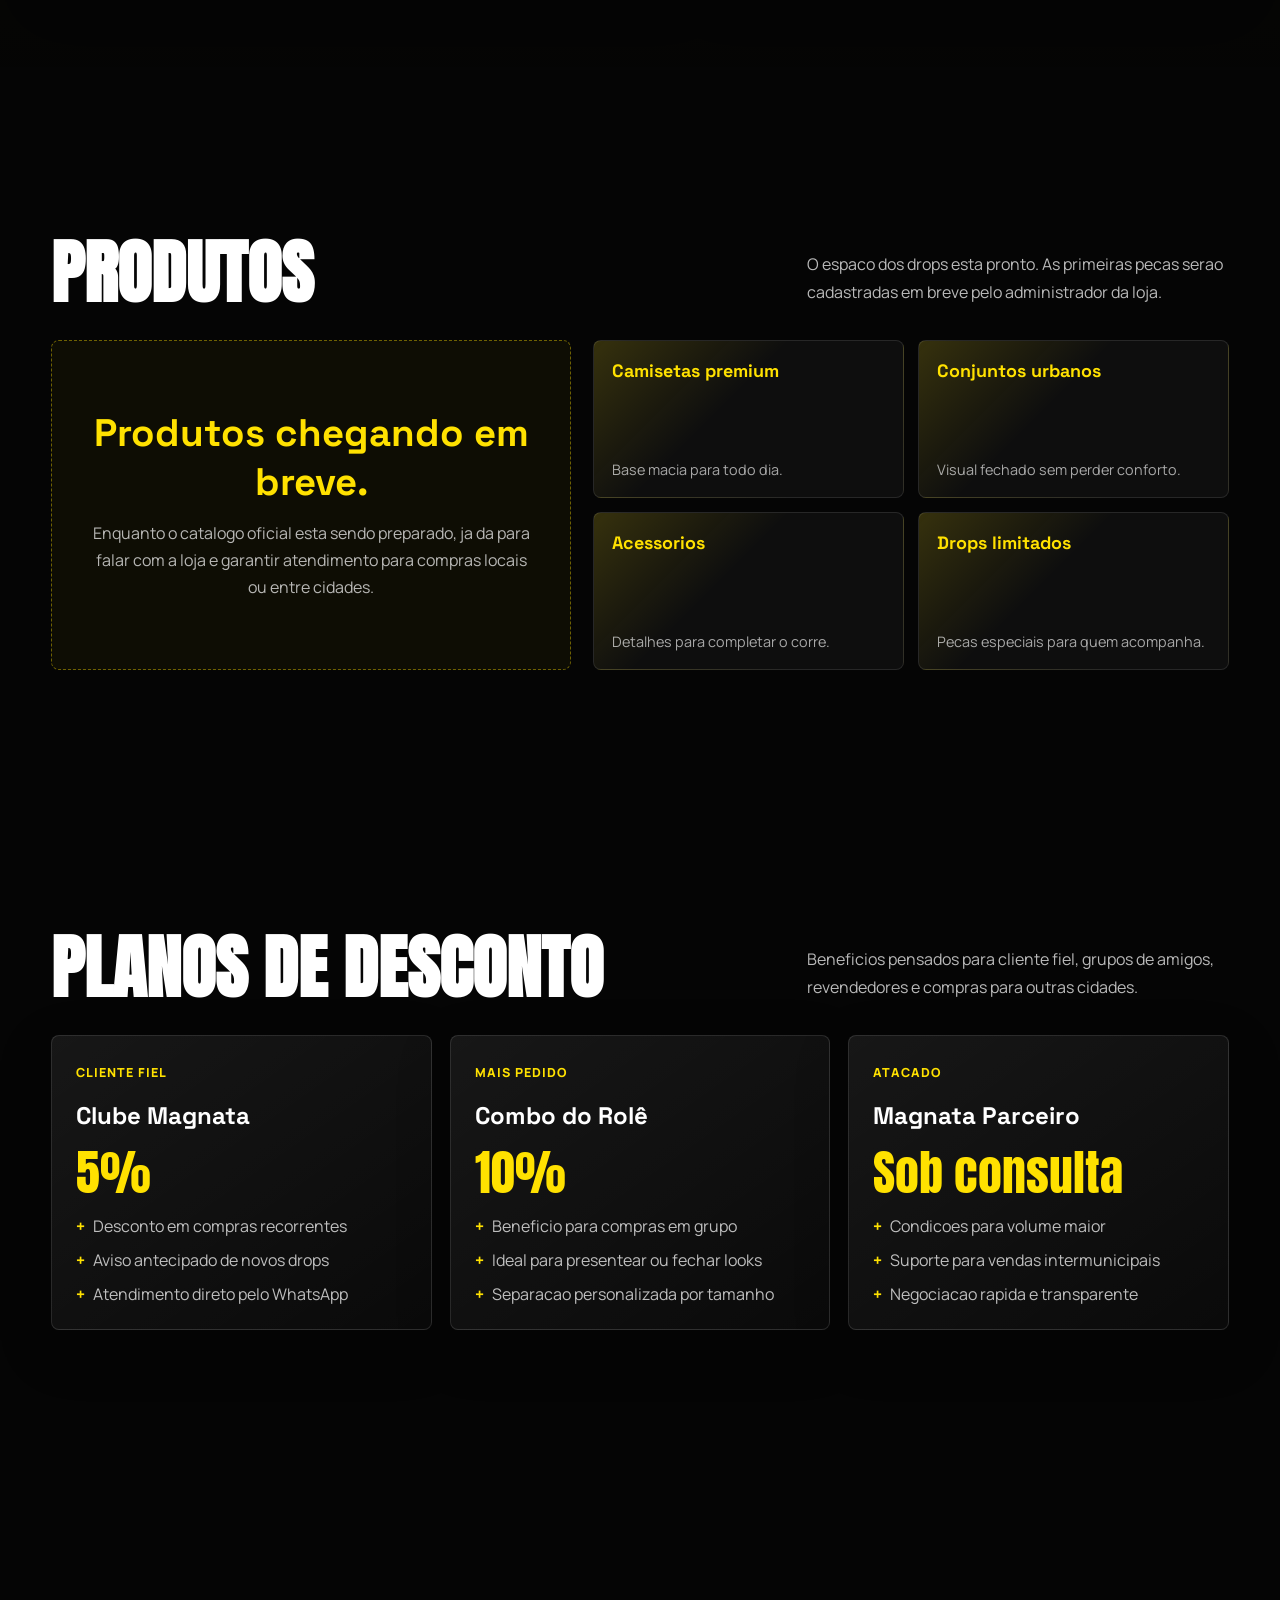
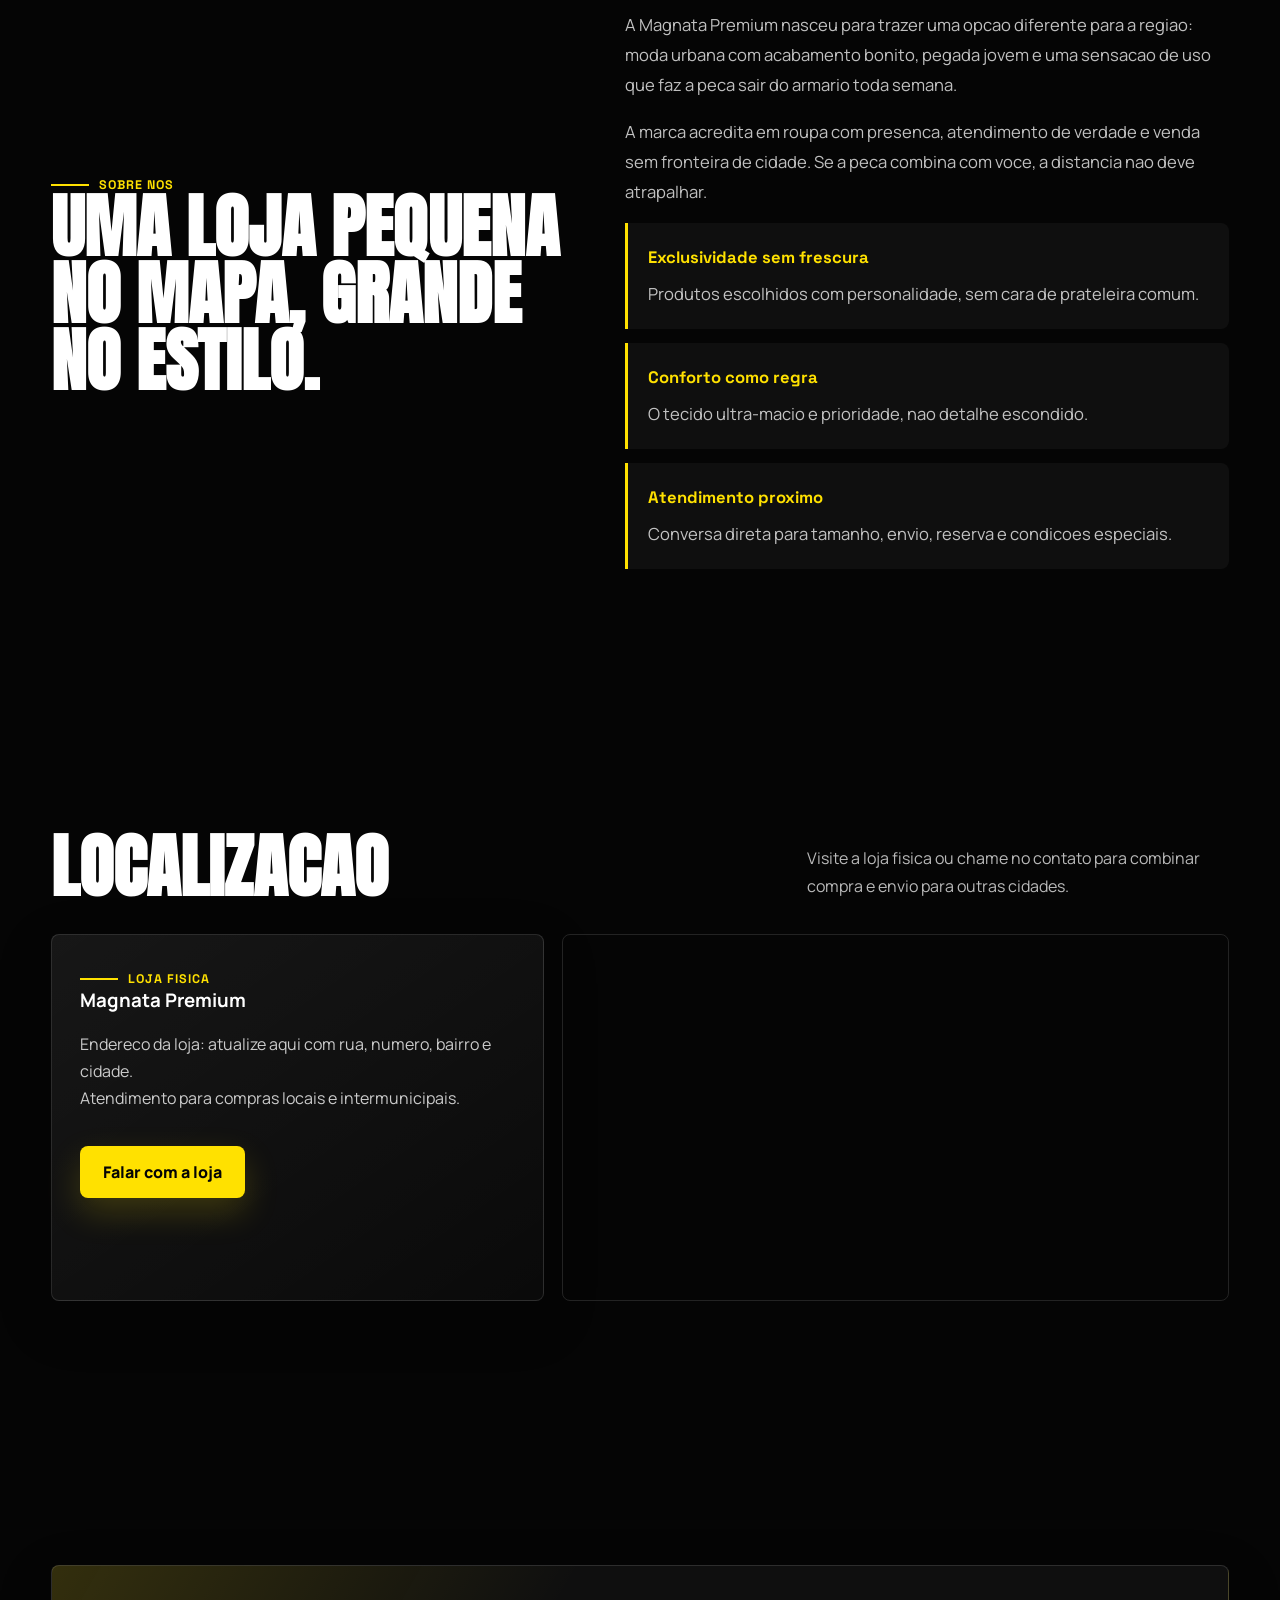
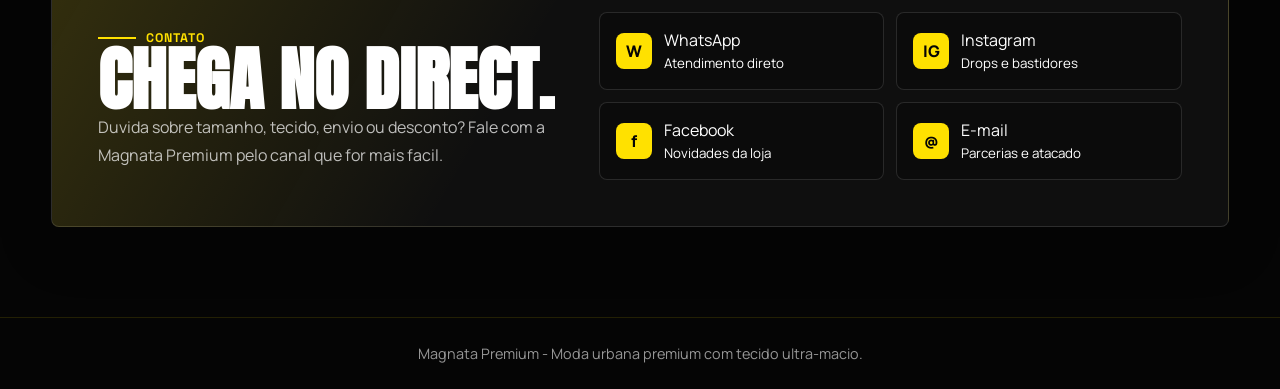
==== commit f37c8f57: "Add files via upload" ====
--- a/magnata-premium.html
+++ b/magnata-premium.html
@@ -3,25 +3,25 @@
 <head>
   <meta charset="UTF-8" />
   <meta name="viewport" content="width=device-width, initial-scale=1.0" />
-  <title>Magnata Premium | Streetwear macio, raro e com presença</title>
-  <meta name="description" content="Magnata Premium: roupas e acessórios com toque absurdo de macio, estética urbana e entrega entre cidades." />
+  <title>Magnata Premium | Moda urbana com conforto real</title>
+  <meta name="description" content="Magnata Premium: moda urbana, tecido ultra-macio e atitude para quem nao abre mao de conforto nem estilo." />
+  <link rel="preconnect" href="https://fonts.googleapis.com">
+  <link rel="preconnect" href="https://fonts.gstatic.com" crossorigin>
+  <link href="https://fonts.googleapis.com/css2?family=Anton&family=Manrope:wght@400;500;600;700;800&family=Space+Grotesk:wght@500;600;700&display=swap" rel="stylesheet">
   <style>
-    @import url('https://fonts.googleapis.com/css2?family=Bebas+Neue&family=Syne:wght@400;500;600;700;800&display=swap');
-
     :root {
-      --black: #0A0A0A;
+      --black: #050505;
       --ink: #111111;
-      --charcoal: #1A1A1A;
-      --soft-black: #242424;
-      --gold: #F5C518;
-      --gold-dark: #B88E08;
-      --white: #FFFFFF;
-      --mist: #F1F0EA;
-      --muted: #B9B4A5;
-      --line: rgba(245, 197, 24, 0.24);
-      --shadow: 0 28px 80px rgba(0, 0, 0, 0.42);
-      --display: "Bebas Neue", sans-serif;
-      --body: "Syne", sans-serif;
+      --soft-black: #161616;
+      --yellow: #ffe100;
+      --gold: #c99a21;
+      --light-gold: #f7d85b;
+      --smoke: #f5f2e8;
+      --white: #ffffff;
+      --muted: #b9b5a5;
+      --line: rgba(255, 225, 0, 0.18);
+      --shadow: 0 22px 80px rgba(0, 0, 0, 0.35);
+      --radius: 8px;
     }
 
     * {
@@ -34,38 +34,21 @@
 
     body {
       margin: 0;
+      font-family: "Manrope", system-ui, sans-serif;
       color: var(--white);
-      background:
-        radial-gradient(circle at 10% 8%, rgba(245, 197, 24, 0.12), transparent 28rem),
-        linear-gradient(135deg, #070707 0%, var(--black) 48%, #12100a 100%);
-      font-family: var(--body);
+      background: var(--black);
       overflow-x: hidden;
       cursor: none;
     }
 
-    body::before {
-      content: "";
-      position: fixed;
-      inset: 0;
-      pointer-events: none;
-      opacity: 0.09;
-      z-index: 0;
-      background-image:
-        repeating-radial-gradient(circle at 20% 30%, rgba(255,255,255,0.8) 0 1px, transparent 1px 5px),
-        repeating-linear-gradient(118deg, transparent 0 18px, rgba(245,197,24,0.16) 19px, transparent 20px 44px);
-      background-size: 220px 220px, 340px 340px;
-      animation: textileShift 18s linear infinite;
-      mix-blend-mode: screen;
-    }
-
-    a {
-      color: inherit;
-      text-decoration: none;
+    a,
+    button {
+      cursor: none;
     }
 
     img {
+      max-width: 100%;
       display: block;
-      max-width: 100%;
     }
 
     .cursor-dot,
@@ -76,279 +59,262 @@
       pointer-events: none;
       z-index: 9999;
       transform: translate(-50%, -50%);
-      border-radius: 999px;
+      transition: width 180ms ease, height 180ms ease, border-color 180ms ease, background 180ms ease;
     }
 
     .cursor-dot {
       width: 8px;
       height: 8px;
-      background: var(--gold);
-      box-shadow: 0 0 18px rgba(245, 197, 24, 0.8);
+      border-radius: 999px;
+      background: var(--yellow);
+      box-shadow: 0 0 22px rgba(255, 225, 0, 0.9);
     }
 
     .cursor-ring {
       width: 34px;
       height: 34px;
-      border: 1px solid rgba(245, 197, 24, 0.76);
-      transition: width 0.2s ease, height 0.2s ease, border-color 0.2s ease;
-    }
-
-    .cursor-ring.is-hot {
-      width: 52px;
-      height: 52px;
-      border-color: var(--white);
-    }
-
-    .site-shell {
-      position: relative;
-      z-index: 1;
+      border: 1px solid rgba(255, 225, 0, 0.72);
+      border-radius: 999px;
+    }
+
+    body.cursor-active .cursor-ring {
+      width: 54px;
+      height: 54px;
+      border-color: var(--gold);
+      background: rgba(255, 225, 0, 0.08);
+    }
+
+    .page-bg {
+      position: fixed;
+      inset: 0;
+      z-index: -2;
+      background:
+        radial-gradient(circle at 15% 18%, rgba(255, 225, 0, 0.16), transparent 28%),
+        radial-gradient(circle at 88% 12%, rgba(201, 154, 33, 0.2), transparent 24%),
+        linear-gradient(135deg, #030303 0%, #15110a 52%, #050505 100%);
+    }
+
+    .grain {
+      position: fixed;
+      inset: 0;
+      z-index: -1;
+      opacity: 0.16;
+      background-image:
+        linear-gradient(rgba(255,255,255,.04) 1px, transparent 1px),
+        linear-gradient(90deg, rgba(255,255,255,.04) 1px, transparent 1px);
+      background-size: 44px 44px;
+      mask-image: linear-gradient(to bottom, #000, transparent 82%);
+    }
+
+    .float-shape {
+      position: fixed;
+      width: 34vw;
+      min-width: 260px;
+      aspect-ratio: 1;
+      z-index: -1;
+      border-radius: 41% 59% 62% 38% / 47% 38% 62% 53%;
+      background: rgba(255, 225, 0, 0.06);
+      filter: blur(2px);
+      animation: drift 16s ease-in-out infinite alternate;
+    }
+
+    .float-shape.one {
+      right: -11vw;
+      top: 22vh;
+    }
+
+    .float-shape.two {
+      left: -16vw;
+      bottom: 2vh;
+      animation-delay: -5s;
+      background: rgba(201, 154, 33, 0.08);
+    }
+
+    @keyframes drift {
+      from { transform: translate3d(0, 0, 0) rotate(0deg); }
+      to { transform: translate3d(28px, -42px, 0) rotate(18deg); }
     }
 
     .nav {
       position: fixed;
-      top: 18px;
-      left: 50%;
-      z-index: 100;
-      display: grid;
-      grid-template-columns: auto 1fr auto;
+      top: 0;
+      left: 0;
+      right: 0;
+      z-index: 50;
+      display: flex;
       align-items: center;
-      width: min(1120px, calc(100% - 32px));
-      padding: 10px 12px 10px 18px;
-      border: 1px solid rgba(255, 255, 255, 0.08);
-      background: rgba(10, 10, 10, 0.78);
+      justify-content: space-between;
+      gap: 24px;
+      padding: 18px clamp(18px, 4vw, 58px);
+      background: rgba(5, 5, 5, 0.72);
+      border-bottom: 1px solid rgba(255, 225, 0, 0.12);
       backdrop-filter: blur(18px);
-      box-shadow: 0 16px 55px rgba(0, 0, 0, 0.32);
-      transform: translateX(-50%);
     }
 
     .brand {
       display: inline-flex;
       align-items: center;
-      gap: 8px;
-      min-width: max-content;
-      font-family: var(--display);
-      font-size: clamp(1.55rem, 2vw, 2.2rem);
+      gap: 12px;
+      color: var(--white);
+      text-decoration: none;
+      font-family: "Space Grotesk", sans-serif;
+      font-weight: 700;
       letter-spacing: 0;
     }
 
-    .brand-logo {
-      width: 34px;
-      height: 34px;
-      object-fit: contain;
-      filter: drop-shadow(0 0 10px rgba(245, 197, 24, 0.24));
-    }
-
-    .brand-word {
-      display: inline-flex;
-      gap: 8px;
-      align-items: baseline;
-    }
-
-    .brand-word {
-      color: var(--white);
-    }
-
-    .brand-word > span {
-      color: var(--gold);
-    }
-
-    .nav-links {
-      position: relative;
-      display: flex;
-      justify-content: center;
-      gap: clamp(10px, 2vw, 26px);
-      padding: 0 18px;
-    }
-
-    .nav-link {
-      position: relative;
-      padding: 9px 2px;
-      color: rgba(255, 255, 255, 0.7);
-      font-size: 0.78rem;
-      font-weight: 700;
-      text-transform: uppercase;
-      white-space: nowrap;
-      transition: color 0.24s ease;
-    }
-
-    .nav-link.is-active,
-    .nav-link:hover {
-      color: var(--gold);
-    }
-
-    .nav-indicator {
-      position: absolute;
-      bottom: 0;
-      left: 0;
-      width: 8px;
-      height: 8px;
-      border-radius: 50%;
-      background: var(--gold);
-      box-shadow: 0 0 20px rgba(245, 197, 24, 0.7);
-      transition: transform 0.35s cubic-bezier(.2,.9,.2,1), width 0.35s ease;
-    }
-
-    .nav-cta {
-      display: inline-flex;
-      align-items: center;
-      justify-content: center;
-      min-height: 42px;
-      padding: 0 16px;
-      border: 1px solid var(--gold);
-      background: var(--gold);
-      color: var(--black);
-      font-size: 0.75rem;
-      font-weight: 800;
-      text-transform: uppercase;
-    }
-
-    .menu-toggle {
-      display: none;
+    .brand img {
       width: 42px;
       height: 42px;
+      object-fit: contain;
+      border: 1px solid rgba(255, 225, 0, 0.3);
+      background: #000;
+    }
+
+    .brand span {
+      line-height: 1;
+    }
+
+    .nav-links {
+      display: flex;
+      align-items: center;
+      gap: 4px;
+    }
+
+    .nav-links a {
+      position: relative;
+      color: rgba(255,255,255,.78);
+      text-decoration: none;
+      font-size: 0.89rem;
+      font-weight: 700;
+      padding: 10px 12px;
+      transition: color 180ms ease;
+    }
+
+    .nav-links a::after {
+      content: "";
+      position: absolute;
+      left: 12px;
+      right: 12px;
+      bottom: 6px;
+      height: 2px;
+      background: var(--yellow);
+      transform: scaleX(0);
+      transform-origin: left;
+      transition: transform 220ms ease;
+    }
+
+    .nav-links a:hover,
+    .nav-links a.active {
+      color: var(--yellow);
+    }
+
+    .nav-links a:hover::after,
+    .nav-links a.active::after {
+      transform: scaleX(1);
+    }
+
+    .menu-btn {
+      display: none;
+      width: 44px;
+      height: 44px;
       border: 1px solid var(--line);
-      background: transparent;
-      color: var(--gold);
-      font-size: 1.4rem;
+      background: rgba(255,255,255,.04);
+      color: var(--yellow);
+      border-radius: var(--radius);
+    }
+
+    .menu-btn span {
+      display: block;
+      width: 20px;
+      height: 2px;
+      margin: 5px auto;
+      background: currentColor;
+      transition: transform 200ms ease, opacity 200ms ease;
+    }
+
+    .menu-open .menu-btn span:nth-child(1) {
+      transform: translateY(7px) rotate(45deg);
+    }
+
+    .menu-open .menu-btn span:nth-child(2) {
+      opacity: 0;
+    }
+
+    .menu-open .menu-btn span:nth-child(3) {
+      transform: translateY(-7px) rotate(-45deg);
     }
 
     section {
       position: relative;
+      padding: clamp(72px, 11vw, 132px) clamp(18px, 4vw, 58px);
+    }
+
+    .inner {
+      width: min(1180px, 100%);
+      margin: 0 auto;
+    }
+
+    .hero {
       min-height: 100vh;
-      padding: clamp(92px, 11vw, 150px) clamp(18px, 5vw, 70px);
-      overflow: hidden;
-      scroll-margin-top: 92px;
-    }
-
-    .section-inner {
-      width: min(1160px, 100%);
-      margin: 0 auto;
-    }
-
-    .eyebrow {
+      display: grid;
+      align-items: center;
+      padding-top: 132px;
+      padding-bottom: 44px;
+    }
+
+    .hero-grid {
+      display: grid;
+      grid-template-columns: minmax(0, 1.06fr) minmax(280px, .94fr);
+      gap: clamp(28px, 5vw, 68px);
+      align-items: center;
+    }
+
+    .tag {
       display: inline-flex;
       align-items: center;
       gap: 10px;
-      margin: 0 0 22px;
-      color: var(--gold);
-      font-size: 0.78rem;
-      font-weight: 800;
+      color: var(--yellow);
+      font-family: "Space Grotesk", sans-serif;
+      font-weight: 700;
       text-transform: uppercase;
-    }
-
-    .eyebrow::before {
+      font-size: .78rem;
+      letter-spacing: .08em;
+    }
+
+    .tag::before {
       content: "";
-      width: 34px;
-      height: 1px;
-      background: var(--gold);
+      width: 38px;
+      height: 2px;
+      background: var(--yellow);
     }
 
     h1,
     h2,
     h3 {
       margin: 0;
-      font-family: var(--display);
-      font-weight: 400;
       letter-spacing: 0;
-      line-height: 0.88;
     }
 
     h1 {
-      max-width: 820px;
-      font-size: clamp(4.8rem, 13vw, 12.4rem);
-    }
-
-    h2 {
-      font-size: clamp(3.7rem, 9vw, 8.4rem);
-    }
-
-    h3 {
-      font-size: clamp(2rem, 4vw, 3.4rem);
-    }
-
-    p {
-      margin: 0;
-      color: rgba(255, 255, 255, 0.72);
-      font-size: clamp(0.98rem, 1.5vw, 1.12rem);
+      margin-top: 18px;
+      font-family: "Anton", Impact, sans-serif;
+      font-size: clamp(3.3rem, 9vw, 8.8rem);
+      line-height: .94;
+      text-transform: uppercase;
+      max-width: 860px;
+    }
+
+    .gold-word {
+      color: var(--yellow);
+      text-shadow: 0 0 34px rgba(255, 225, 0, .28);
+    }
+
+    .hero-copy {
+      max-width: 670px;
+      margin: 24px 0 0;
+      color: rgba(255,255,255,.78);
+      font-size: clamp(1rem, 1.8vw, 1.22rem);
       line-height: 1.75;
-    }
-
-    .gold {
-      color: var(--gold);
-    }
-
-    .btn {
-      position: relative;
-      isolation: isolate;
-      display: inline-flex;
-      align-items: center;
-      justify-content: center;
-      gap: 10px;
-      min-height: 54px;
-      padding: 0 24px;
-      overflow: hidden;
-      border: 1px solid var(--gold);
-      background: transparent;
-      color: var(--white);
-      font-family: var(--body);
-      font-size: 0.82rem;
-      font-weight: 800;
-      text-transform: uppercase;
-      transition: color 0.25s ease, transform 0.25s ease, border-color 0.25s ease;
-    }
-
-    .btn::before {
-      content: "";
-      position: absolute;
-      inset: auto auto 50% 50%;
-      z-index: -1;
-      width: 10px;
-      height: 10px;
-      border-radius: 999px;
-      background: var(--gold);
-      transform: translate(-50%, 50%) scale(0);
-      transition: transform 0.42s cubic-bezier(.2,.9,.2,1);
-    }
-
-    .btn:hover {
-      color: var(--black);
-      transform: translateY(-2px) scale(1.015);
-    }
-
-    .btn:hover::before {
-      transform: translate(-50%, 50%) scale(38);
-    }
-
-    .btn-solid {
-      background: var(--gold);
-      color: var(--black);
-    }
-
-    .btn-solid::before {
-      background: var(--white);
-    }
-
-    .hero {
-      display: flex;
-      align-items: center;
-      padding-top: 132px;
-    }
-
-    .hero-grid {
-      display: grid;
-      grid-template-columns: minmax(0, 1.05fr) minmax(330px, 0.75fr);
-      align-items: end;
-      gap: clamp(26px, 6vw, 82px);
-    }
-
-    .hero-copy {
-      padding-bottom: clamp(20px, 6vw, 74px);
-    }
-
-    .hero-copy p {
-      max-width: 560px;
-      margin-top: 24px;
-      font-weight: 500;
     }
 
     .hero-actions {
@@ -358,759 +324,492 @@
       margin-top: 34px;
     }
 
-    .hero-note {
-      display: grid;
-      grid-template-columns: auto 1fr;
-      align-items: center;
-      width: min(440px, 100%);
-      margin-top: 42px;
-      color: var(--muted);
-      font-size: 0.86rem;
-      line-height: 1.55;
-    }
-
-    .hero-note strong {
-      display: grid;
-      place-items: center;
-      width: 82px;
-      height: 82px;
-      margin-right: 18px;
-      border: 1px solid var(--line);
-      color: var(--gold);
-      font-family: var(--display);
-      font-size: 2.8rem;
-      font-weight: 400;
-    }
-
-    .photo-stage {
-      position: relative;
-      min-height: clamp(430px, 58vw, 650px);
-    }
-
-    .photo-frame {
-      position: absolute;
-      right: 0;
-      bottom: 0;
-      width: min(460px, 95%);
-      height: clamp(390px, 48vw, 570px);
-      border: 1px solid rgba(245, 197, 24, 0.7);
-      background:
-        linear-gradient(150deg, rgba(245, 197, 24, 0.88), rgba(245, 197, 24, 0.08) 36%, transparent 36%),
-        repeating-linear-gradient(92deg, rgba(255,255,255,0.08) 0 1px, transparent 1px 19px),
-        linear-gradient(180deg, #222 0%, #080808 100%);
-      box-shadow: var(--shadow);
-      transform: rotate(2.2deg);
-    }
-
-    .photo-frame::before {
-      content: "MAGNATA";
-      position: absolute;
-      left: -64px;
-      top: 34px;
-      color: transparent;
-      -webkit-text-stroke: 1px rgba(245, 197, 24, 0.44);
-      font-family: var(--display);
-      font-size: clamp(5.8rem, 12vw, 10rem);
-      line-height: 0.8;
-      writing-mode: vertical-rl;
-      transform: rotate(180deg);
-    }
-
-    .store-photo {
-      position: absolute;
-      inset: 20px 20px 76px 20px;
-      width: calc(100% - 40px);
-      height: calc(100% - 96px);
-      padding: clamp(36px, 6vw, 78px);
-      object-fit: contain;
-      background:
-        radial-gradient(circle at 50% 28%, rgba(245,197,24,0.18), transparent 34%),
-        linear-gradient(180deg, #020202, #0b0b0b);
-      filter: saturate(1.06) contrast(1.08);
-      mix-blend-mode: normal;
-    }
-
-    .photo-fallback {
-      position: absolute;
-      inset: 20px 20px 76px 20px;
-      display: grid;
-      align-content: end;
-      padding: 26px;
-      background:
-        radial-gradient(circle at 80% 16%, rgba(245,197,24,0.36), transparent 28%),
-        linear-gradient(90deg, rgba(255,255,255,0.08) 0 1px, transparent 1px 15%),
-        linear-gradient(180deg, #252525 0%, #0d0d0d 100%);
-    }
-
-    .photo-fallback b {
-      color: var(--gold);
-      font-family: var(--display);
-      font-size: clamp(3.8rem, 8vw, 6.2rem);
-      line-height: 0.86;
-    }
-
-    .photo-fallback span {
-      max-width: 260px;
-      margin-top: 16px;
-      color: rgba(255,255,255,0.7);
-      font-size: 0.86rem;
-      line-height: 1.55;
-    }
-
-    .photo-caption {
-      position: absolute;
-      right: 18px;
-      bottom: 20px;
-      max-width: 280px;
-      color: var(--black);
-      font-size: 0.82rem;
-      font-weight: 800;
-      line-height: 1.35;
-      text-transform: uppercase;
-    }
-
-    .soft-tag {
-      position: absolute;
-      left: -18px;
-      bottom: 130px;
-      padding: 14px 18px;
-      background: var(--white);
-      color: var(--black);
-      font-size: 0.76rem;
-      font-weight: 800;
-      text-transform: uppercase;
-      box-shadow: 0 22px 48px rgba(0,0,0,0.28);
-      transform: rotate(-4deg);
-    }
-
-    .marquee {
-      position: absolute;
-      left: 0;
-      right: 0;
-      bottom: 22px;
-      display: flex;
-      gap: 28px;
-      overflow: hidden;
-      border-block: 1px solid rgba(245, 197, 24, 0.22);
-      background: rgba(10, 10, 10, 0.72);
-      color: transparent;
-      -webkit-text-stroke: 1px rgba(245, 197, 24, 0.72);
-      font-family: var(--display);
-      font-size: clamp(2.4rem, 5vw, 5rem);
-      white-space: nowrap;
-    }
-
-    .marquee-track {
-      display: flex;
-      gap: 28px;
-      min-width: max-content;
-      animation: marquee 22s linear infinite;
-    }
-
-    .products {
-      padding-top: clamp(112px, 14vw, 180px);
-      background: linear-gradient(180deg, rgba(26,26,26,0.58), rgba(10,10,10,0));
-    }
-
-    .section-head {
-      display: grid;
-      grid-template-columns: minmax(0, 0.88fr) minmax(280px, 0.42fr);
-      align-items: end;
-      gap: 34px;
-      margin-bottom: 62px;
-    }
-
-    .section-head p {
-      margin-bottom: 9px;
-    }
-
-    .product-grid {
-      position: relative;
-      display: grid;
-      grid-template-columns: 1.2fr 0.8fr 1fr;
-      grid-auto-rows: minmax(230px, auto);
-      gap: 18px;
-    }
-
-    .coming-soon {
-      position: relative;
-      grid-column: 1 / -1;
-      display: grid;
-      grid-template-columns: minmax(0, 0.88fr) minmax(280px, 0.52fr);
-      gap: clamp(24px, 5vw, 58px);
-      min-height: 490px;
-      padding: clamp(26px, 5vw, 58px);
-      overflow: hidden;
-      border: 1px solid rgba(245, 197, 24, 0.34);
-      background:
-        linear-gradient(90deg, rgba(245,197,24,0.08) 0 1px, transparent 1px 16%),
-        linear-gradient(0deg, rgba(255,255,255,0.045) 0 1px, transparent 1px 18%),
-        rgba(20, 20, 20, 0.82);
-    }
-
-    .coming-soon::before {
-      content: "drop em breve";
-      position: absolute;
-      left: -16px;
-      bottom: -18px;
-      color: transparent;
-      -webkit-text-stroke: 1px rgba(245, 197, 24, 0.32);
-      font-family: var(--display);
-      font-size: clamp(5rem, 13vw, 12rem);
-      line-height: 0.78;
-      pointer-events: none;
-    }
-
-    .coming-copy {
-      position: relative;
-      z-index: 1;
-      align-self: center;
-    }
-
-    .coming-copy h3 {
-      max-width: 720px;
-      font-size: clamp(3.6rem, 8.4vw, 8rem);
-    }
-
-    .coming-copy p {
-      max-width: 560px;
-      margin-top: 24px;
-    }
-
-    .notify-strip {
+    .btn {
+      --bg: var(--yellow);
+      --fg: var(--black);
       display: inline-flex;
       align-items: center;
-      gap: 12px;
-      margin-top: 34px;
-      color: var(--gold);
-      font-size: 0.82rem;
-      font-weight: 800;
-      text-transform: uppercase;
-    }
-
-    .notify-strip::before {
-      content: "";
-      width: 10px;
-      height: 10px;
-      border-radius: 50%;
-      background: var(--gold);
-      box-shadow: 0 0 0 10px rgba(245,197,24,0.12);
-    }
-
-    .ghost-grid {
+      justify-content: center;
+      gap: 10px;
+      min-height: 52px;
+      padding: 0 22px;
+      border: 1px solid transparent;
+      border-radius: var(--radius);
+      background: var(--bg);
+      color: var(--fg);
+      text-decoration: none;
+      font-weight: 900;
+      box-shadow: 0 14px 34px rgba(255, 225, 0, .18);
+      transition: transform 180ms ease, box-shadow 180ms ease, background 180ms ease;
+    }
+
+    .btn:hover {
+      transform: translateY(-3px);
+      box-shadow: 0 20px 46px rgba(255, 225, 0, .28);
+    }
+
+    .btn.secondary {
+      --bg: rgba(255,255,255,.04);
+      --fg: var(--white);
+      border-color: rgba(255,255,255,.16);
+      box-shadow: none;
+    }
+
+    .btn.secondary:hover {
+      border-color: var(--yellow);
+      color: var(--yellow);
+    }
+
+    .hero-card {
       position: relative;
-      z-index: 1;
-      display: grid;
-      grid-template-columns: repeat(2, minmax(120px, 1fr));
-      grid-auto-rows: 170px;
-      gap: 14px;
-      align-self: end;
-      transform: rotate(2deg);
-    }
-
-    .ghost-card {
+      display: grid;
+      gap: 18px;
+      justify-self: end;
+      width: min(470px, 100%);
+    }
+
+    .logo-stage {
       position: relative;
+      min-height: 440px;
+      display: grid;
+      place-items: center;
       overflow: hidden;
-      border: 1px solid rgba(245, 197, 24, 0.28);
-      background: rgba(10,10,10,0.42);
-    }
-
-    .ghost-card::before {
+      border: 1px solid rgba(255, 225, 0, .22);
+      border-radius: var(--radius);
+      background:
+        linear-gradient(145deg, rgba(255, 225, 0, .12), transparent 36%),
+        #020202;
+      box-shadow: var(--shadow);
+      isolation: isolate;
+    }
+
+    .logo-stage::before {
       content: "";
       position: absolute;
-      inset: 18px 18px auto 18px;
-      height: 62%;
-      border: 1px dashed rgba(255,255,255,0.16);
-      background: linear-gradient(135deg, rgba(245,197,24,0.16), transparent 48%);
-    }
-
-    .ghost-card::after {
+      inset: 11%;
+      border: 1px solid rgba(255, 225, 0, .2);
+      transform: rotate(-4deg);
+    }
+
+    .logo-stage::after {
+      content: "ULTRA SOFT";
+      position: absolute;
+      right: -34px;
+      bottom: 34px;
+      color: rgba(255, 225, 0, .2);
+      font-family: "Anton", sans-serif;
+      font-size: 4.4rem;
+      line-height: 1;
+      transform: rotate(-90deg);
+    }
+
+    .logo-stage img {
+      width: min(72%, 330px);
+      filter: drop-shadow(0 22px 60px rgba(255, 225, 0, .14));
+      animation: softPulse 3.8s ease-in-out infinite alternate;
+      z-index: 2;
+    }
+
+    @keyframes softPulse {
+      from { transform: translateY(0) scale(1); }
+      to { transform: translateY(-10px) scale(1.025); }
+    }
+
+    .hero-note {
+      width: 88%;
+      margin-top: -54px;
+      padding: 18px;
+      justify-self: start;
+      border: 1px solid rgba(255,255,255,.14);
+      border-radius: var(--radius);
+      background: rgba(17,17,17,.86);
+      backdrop-filter: blur(16px);
+      box-shadow: var(--shadow);
+      z-index: 3;
+    }
+
+    .hero-note strong {
+      display: block;
+      color: var(--yellow);
+      margin-bottom: 7px;
+      font-family: "Space Grotesk", sans-serif;
+    }
+
+    .section-head {
+      display: grid;
+      grid-template-columns: minmax(0, .76fr) minmax(280px, .44fr);
+      gap: 28px;
+      align-items: end;
+      margin-bottom: 34px;
+    }
+
+    h2 {
+      font-family: "Anton", sans-serif;
+      font-size: clamp(2.4rem, 5.5vw, 5.6rem);
+      line-height: .95;
+      text-transform: uppercase;
+    }
+
+    .section-head p,
+    .lead {
+      color: rgba(255,255,255,.72);
+      line-height: 1.75;
+      margin: 0;
+    }
+
+    .comfort {
+      background: linear-gradient(180deg, rgba(255, 225, 0, .04), rgba(0,0,0,0));
+    }
+
+    .comfort-grid {
+      display: grid;
+      grid-template-columns: 1.1fr .9fr;
+      gap: 18px;
+      align-items: stretch;
+    }
+
+    .feature-panel,
+    .card,
+    .location-panel,
+    .contact-panel {
+      border: 1px solid rgba(255,255,255,.12);
+      border-radius: var(--radius);
+      background: linear-gradient(145deg, rgba(255,255,255,.075), rgba(255,255,255,.025));
+      box-shadow: 0 18px 54px rgba(0,0,0,.22);
+    }
+
+    .feature-panel {
+      min-height: 360px;
+      padding: clamp(24px, 4vw, 44px);
+      display: flex;
+      flex-direction: column;
+      justify-content: space-between;
+      overflow: hidden;
+    }
+
+    .feature-panel h3 {
+      max-width: 720px;
+      font-family: "Space Grotesk", sans-serif;
+      font-size: clamp(1.8rem, 3.5vw, 4rem);
+      line-height: 1.05;
+    }
+
+    .fabric-line {
+      display: flex;
+      flex-wrap: wrap;
+      gap: 10px;
+      margin-top: 28px;
+    }
+
+    .fabric-line span {
+      padding: 10px 13px;
+      border: 1px solid rgba(255, 225, 0, .25);
+      border-radius: 999px;
+      color: var(--yellow);
+      background: rgba(255, 225, 0, .05);
+      font-weight: 800;
+      font-size: .88rem;
+    }
+
+    .texture-card {
+      position: relative;
+      min-height: 360px;
+      overflow: hidden;
+      padding: 26px;
+      display: flex;
+      align-items: flex-end;
+    }
+
+    .texture-card::before {
       content: "";
       position: absolute;
-      left: 18px;
-      right: 42px;
-      bottom: 22px;
-      height: 8px;
-      background: rgba(245,197,24,0.34);
-      box-shadow: 0 16px 0 rgba(255,255,255,0.08);
-    }
-
-    .ghost-card:nth-child(2) {
-      transform: translateY(36px);
-    }
-
-    .ghost-card:nth-child(3) {
-      transform: translateY(-18px);
-    }
-
-    .product {
+      inset: -30%;
+      background:
+        repeating-linear-gradient(110deg, rgba(255,255,255,.05) 0 2px, transparent 2px 10px),
+        radial-gradient(circle, rgba(255,225,0,.32), transparent 42%);
+      animation: weave 9s linear infinite;
+    }
+
+    @keyframes weave {
+      to { transform: translate3d(36px, 18px, 0) rotate(6deg); }
+    }
+
+    .texture-card p {
       position: relative;
-      min-height: 278px;
+      margin: 0;
+      color: var(--black);
+      background: var(--yellow);
+      padding: 18px;
+      border-radius: var(--radius);
+      font-weight: 900;
+      line-height: 1.35;
+    }
+
+    .products-wrap {
+      display: grid;
+      grid-template-columns: .9fr 1.1fr;
+      gap: 22px;
+      align-items: stretch;
+    }
+
+    .empty-products {
+      min-height: 330px;
+      display: grid;
+      place-items: center;
+      text-align: center;
+      padding: 34px;
+      border: 1px dashed rgba(255, 225, 0, .4);
+      border-radius: var(--radius);
+      background: rgba(255, 225, 0, .04);
+    }
+
+    .empty-products h3 {
+      color: var(--yellow);
+      font-family: "Space Grotesk", sans-serif;
+      font-size: clamp(1.45rem, 3vw, 2.7rem);
+    }
+
+    .empty-products p {
+      max-width: 520px;
+      margin: 14px auto 0;
+      color: rgba(255,255,255,.7);
+      line-height: 1.7;
+    }
+
+    .product-grid {
+      display: grid;
+      grid-template-columns: repeat(2, minmax(0, 1fr));
+      gap: 14px;
+    }
+
+    .preview-tile {
+      min-height: 156px;
+      border-radius: var(--radius);
+      border: 1px solid rgba(255,255,255,.1);
+      background:
+        linear-gradient(135deg, rgba(255, 225, 0, .16), transparent 42%),
+        rgba(255,255,255,.04);
+      padding: 18px;
+      display: flex;
+      flex-direction: column;
+      justify-content: space-between;
+      transition: transform 200ms ease, border-color 200ms ease;
+    }
+
+    .preview-tile:hover {
+      transform: translateY(-5px) rotate(-1deg);
+      border-color: rgba(255, 225, 0, .45);
+    }
+
+    .preview-tile b {
+      color: var(--yellow);
+      font-family: "Space Grotesk", sans-serif;
+      font-size: 1.12rem;
+    }
+
+    .preview-tile span {
+      color: rgba(255,255,255,.64);
+      font-size: .9rem;
+    }
+
+    .plans-grid {
+      display: grid;
+      grid-template-columns: repeat(3, minmax(0, 1fr));
+      gap: 18px;
+    }
+
+    .card {
       padding: 24px;
-      overflow: hidden;
-      border: 1px solid rgba(255, 255, 255, 0.08);
-      background: var(--charcoal);
-      transition: transform 0.28s ease, border-color 0.28s ease;
-    }
-
-    .product:hover {
-      border-color: rgba(245, 197, 24, 0.72);
-      transform: translateY(-6px);
-    }
-
-    .product::after {
-      content: "";
-      position: absolute;
-      right: -54px;
-      bottom: -58px;
-      width: 190px;
-      height: 190px;
-      border: 1px solid rgba(245,197,24,0.34);
-      border-radius: 50%;
-    }
-
-    .product.big {
-      grid-row: span 2;
-      min-height: 510px;
-      background:
-        linear-gradient(155deg, rgba(245,197,24,0.92) 0 42%, transparent 42%),
-        var(--charcoal);
-      color: var(--black);
-    }
-
-    .product.offset {
-      margin-top: 58px;
-    }
-
-    .product.dark-gold {
-      background: var(--gold);
-      color: var(--black);
-    }
-
-    .product h3 {
-      position: relative;
-      z-index: 1;
-      max-width: 260px;
-      color: currentColor;
-    }
-
-    .product p {
-      position: relative;
-      z-index: 1;
-      max-width: 330px;
+      transition: transform 220ms ease, border-color 220ms ease, background 220ms ease;
+    }
+
+    .card:hover {
+      transform: translateY(-8px);
+      border-color: rgba(255, 225, 0, .5);
+      background: linear-gradient(145deg, rgba(255,225,0,.12), rgba(255,255,255,.03));
+    }
+
+    .card .kicker {
+      color: var(--yellow);
+      font-size: .78rem;
+      font-weight: 900;
+      text-transform: uppercase;
+      letter-spacing: .08em;
+    }
+
+    .card h3 {
       margin-top: 18px;
-      color: currentColor;
-      opacity: 0.76;
-      font-size: 0.94rem;
+      font-family: "Space Grotesk", sans-serif;
+      font-size: 1.5rem;
     }
 
     .price {
-      position: absolute;
-      right: 22px;
-      top: 22px;
-      z-index: 1;
-      color: var(--gold);
-      font-weight: 800;
-    }
-
-    .product.dark-gold .price,
-    .product.big .price {
-      color: var(--black);
-    }
-
-    .product-mark {
-      position: absolute;
-      left: 24px;
-      bottom: 20px;
-      z-index: 1;
-      color: transparent;
-      -webkit-text-stroke: 1px currentColor;
-      font-family: var(--display);
-      font-size: clamp(4rem, 9vw, 9rem);
-      opacity: 0.28;
-      line-height: 0.8;
-    }
-
-    .plans .section-inner {
-      display: grid;
-      grid-template-columns: minmax(290px, 0.82fr) minmax(0, 1fr);
-      gap: clamp(32px, 6vw, 82px);
-      align-items: start;
-    }
-
-    .plans-intro {
-      position: sticky;
-      top: 118px;
-    }
-
-    .plans-intro p {
-      max-width: 430px;
-      margin-top: 22px;
-    }
-
-    .plan-stack {
-      display: grid;
-      gap: 16px;
-      padding-top: 68px;
-    }
-
-    .plan {
-      position: relative;
-      display: grid;
-      grid-template-columns: auto 1fr auto;
-      gap: 20px;
-      align-items: center;
-      padding: 24px;
-      border: 1px solid rgba(255,255,255,0.1);
-      background: rgba(26,26,26,0.82);
-      transition: transform 0.25s ease, background 0.25s ease;
-    }
-
-    .plan:nth-child(2) {
-      margin-left: -42px;
-      border-color: rgba(245,197,24,0.58);
-      background: rgba(245,197,24,0.96);
-      color: var(--black);
-    }
-
-    .plan:hover {
-      transform: translateX(-8px);
-    }
-
-    .plan-number {
-      color: var(--gold);
-      font-family: var(--display);
+      margin: 18px 0;
+      color: var(--yellow);
+      font-family: "Anton", sans-serif;
       font-size: 3rem;
       line-height: 1;
     }
 
-    .plan:nth-child(2) .plan-number,
-    .plan:nth-child(2) p {
-      color: var(--black);
-    }
-
-    .plan p {
-      font-size: 0.92rem;
-      line-height: 1.55;
-    }
-
-    .plan strong {
+    .card ul {
+      padding: 0;
+      margin: 0;
+      list-style: none;
+      display: grid;
+      gap: 12px;
+      color: rgba(255,255,255,.73);
+    }
+
+    .card li::before {
+      content: "+";
+      color: var(--yellow);
+      margin-right: 8px;
+      font-weight: 900;
+    }
+
+    .about-grid {
+      display: grid;
+      grid-template-columns: minmax(0, .95fr) minmax(300px, 1.05fr);
+      gap: 28px;
+      align-items: center;
+    }
+
+    .about-copy {
+      color: rgba(255,255,255,.75);
+      line-height: 1.8;
+      font-size: 1.04rem;
+    }
+
+    .values {
+      display: grid;
+      gap: 14px;
+    }
+
+    .value {
+      padding: 20px;
+      border-left: 3px solid var(--yellow);
+      background: rgba(255,255,255,.045);
+      border-radius: 0 var(--radius) var(--radius) 0;
+    }
+
+    .value strong {
+      color: var(--yellow);
       display: block;
-      margin-bottom: 4px;
-      font-size: 1.1rem;
-    }
-
-    .plan-price {
-      color: var(--gold);
-      font-family: var(--display);
-      font-size: clamp(2.4rem, 5vw, 4rem);
-      line-height: 0.85;
-      white-space: nowrap;
-    }
-
-    .plan:nth-child(2) .plan-price {
-      color: var(--black);
-    }
-
-    .about {
-      background: var(--mist);
-      color: var(--black);
-    }
-
-    .about::before {
-      content: "feito com toque";
-      position: absolute;
-      right: -3vw;
-      top: 16%;
-      color: rgba(10,10,10,0.06);
-      font-family: var(--display);
-      font-size: clamp(5rem, 16vw, 15rem);
-      line-height: 0.8;
-      transform: rotate(-5deg);
-    }
-
-    .about-grid {
-      display: grid;
-      grid-template-columns: minmax(0, 0.72fr) minmax(320px, 0.78fr);
-      gap: clamp(36px, 7vw, 86px);
+      margin-bottom: 6px;
+      font-family: "Space Grotesk", sans-serif;
+    }
+
+    .location-grid {
+      display: grid;
+      grid-template-columns: .85fr 1.15fr;
+      gap: 18px;
+    }
+
+    .location-panel {
+      padding: 28px;
+    }
+
+    .address {
+      margin: 18px 0 0;
+      color: rgba(255,255,255,.78);
+      line-height: 1.7;
+    }
+
+    .map {
+      min-height: 360px;
+      overflow: hidden;
+      border-radius: var(--radius);
+      border: 1px solid rgba(255,255,255,.12);
+      filter: grayscale(1) contrast(1.05);
+    }
+
+    .map iframe {
+      width: 100%;
+      height: 100%;
+      min-height: 360px;
+      border: 0;
+    }
+
+    .contact {
+      padding-bottom: 90px;
+    }
+
+    .contact-panel {
+      padding: clamp(24px, 5vw, 46px);
+      display: grid;
+      grid-template-columns: .9fr 1.1fr;
+      gap: 24px;
       align-items: center;
-    }
-
-    .about p {
-      color: rgba(10,10,10,0.76);
-    }
-
-    .letter {
-      position: relative;
-      padding: clamp(24px, 4vw, 42px);
-      border: 1px solid rgba(10,10,10,0.12);
-      background: var(--white);
-      box-shadow: 14px 14px 0 var(--gold);
-      transform: rotate(-1.6deg);
-    }
-
-    .letter p + p {
-      margin-top: 18px;
-    }
-
-    .signature {
-      margin-top: 26px;
-      color: var(--black);
-      font-family: var(--display);
-      font-size: 2.6rem;
-      line-height: 0.9;
-    }
-
-    .about-stat {
-      display: inline-grid;
-      margin-top: 34px;
-      padding: 22px;
-      border-left: 7px solid var(--gold);
-      background: var(--black);
-      color: var(--white);
-    }
-
-    .about-stat strong {
-      color: var(--gold);
-      font-family: var(--display);
-      font-size: 4.2rem;
-      line-height: 0.8;
-      font-weight: 400;
-    }
-
-    .location {
-      min-height: auto;
-    }
-
-    .location-grid {
-      display: grid;
-      grid-template-columns: minmax(310px, 0.72fr) minmax(0, 1fr);
-      gap: clamp(28px, 6vw, 72px);
-      align-items: stretch;
-    }
-
-    .address-card {
-      display: grid;
-      align-content: space-between;
-      min-height: 480px;
-      padding: clamp(26px, 4vw, 44px);
-      background: var(--gold);
-      color: var(--black);
-    }
-
-    .address-card p {
-      color: rgba(10,10,10,0.76);
-    }
-
-    .address {
-      margin-top: 28px;
-      font-size: clamp(1.35rem, 3vw, 2.25rem);
-      font-weight: 800;
-      line-height: 1.12;
-    }
-
-    .map-art {
-      position: relative;
-      min-height: 480px;
-      overflow: hidden;
-      border: 1px solid rgba(245,197,24,0.38);
       background:
-        linear-gradient(90deg, rgba(255,255,255,0.08) 0 1px, transparent 1px 12%),
-        linear-gradient(0deg, rgba(255,255,255,0.08) 0 1px, transparent 1px 13%),
-        var(--charcoal);
-    }
-
-    .map-art::before,
-    .map-art::after {
-      content: "";
-      position: absolute;
-      border: 2px solid var(--gold);
-      transform: rotate(-18deg);
-    }
-
-    .map-art::before {
-      width: 84%;
-      height: 90px;
-      left: -13%;
-      top: 48%;
-      border-inline: 0;
-    }
-
-    .map-art::after {
-      width: 70%;
-      height: 130px;
-      right: -18%;
-      top: 24%;
-      border-block: 0;
-      transform: rotate(26deg);
-    }
-
-    .pin {
-      position: absolute;
-      left: 48%;
-      top: 46%;
-      display: grid;
-      place-items: center;
-      width: 92px;
-      height: 92px;
-      border-radius: 50%;
-      background: var(--gold);
-      color: var(--black);
-      font-size: 2.2rem;
-      font-weight: 800;
-      box-shadow: 0 0 0 18px rgba(245,197,24,0.16), 0 0 0 40px rgba(245,197,24,0.06);
-      transform: translate(-50%, -50%);
-    }
-
-    .map-label {
-      position: absolute;
-      right: 28px;
-      bottom: 26px;
-      max-width: 290px;
-      color: var(--muted);
-      font-size: 0.88rem;
-      line-height: 1.6;
-    }
-
-    .contact {
-      min-height: auto;
-      padding-bottom: 130px;
-      background: linear-gradient(180deg, rgba(10,10,10,0), rgba(245,197,24,0.09));
-    }
-
-    .contact-panel {
-      display: grid;
-      grid-template-columns: minmax(0, 0.68fr) minmax(340px, 0.62fr);
-      gap: clamp(30px, 5vw, 58px);
-      align-items: end;
-      padding: clamp(30px, 6vw, 64px);
-      border: 1px solid rgba(245,197,24,0.34);
-      background: rgba(26,26,26,0.84);
-    }
-
-    .contact-copy {
-      max-width: 560px;
-    }
-
-    .contact-copy h2 {
-      max-width: 540px;
-      font-size: clamp(3.2rem, 6.2vw, 6.2rem);
-      overflow-wrap: anywhere;
-    }
-
-    .contact-copy h2 .line {
-      display: block;
-    }
-
-    .contact-copy p:not(.eyebrow) {
-      max-width: 480px;
-      margin-top: 24px;
-      font-size: 0.98rem;
+        linear-gradient(120deg, rgba(255,225,0,.15), transparent 40%),
+        rgba(255,255,255,.045);
     }
 
     .socials {
       display: grid;
+      grid-template-columns: repeat(2, minmax(0, 1fr));
       gap: 12px;
-      min-width: 0;
     }
 
     .social-link {
       display: flex;
       align-items: center;
-      justify-content: space-between;
-      gap: 18px;
-      min-width: 0;
-      min-height: 96px;
-      padding: 24px 4px;
-      border-bottom: 1px solid rgba(255,255,255,0.12);
-      color: rgba(255,255,255,0.82);
-      font-weight: 800;
-      text-transform: uppercase;
-      transition: color 0.24s ease, padding-left 0.24s ease;
-    }
-
-    .social-main {
-      display: inline-flex;
-      align-items: center;
       gap: 12px;
-      min-width: 0;
-      font-size: clamp(1rem, 1.7vw, 1.28rem);
-    }
-
-    .social-detail {
-      max-width: 160px;
-      color: rgba(255,255,255,0.58);
-      font-size: 0.78rem;
-      line-height: 1.3;
-      overflow-wrap: anywhere;
-      text-align: right;
-      text-transform: none;
+      min-height: 70px;
+      padding: 16px;
+      color: var(--white);
+      text-decoration: none;
+      border: 1px solid rgba(255,255,255,.12);
+      border-radius: var(--radius);
+      background: rgba(0,0,0,.25);
+      transition: transform 180ms ease, color 180ms ease, border-color 180ms ease;
     }
 
     .social-link:hover {
-      padding-left: 12px;
-      color: var(--gold);
+      transform: translateY(-4px);
+      color: var(--yellow);
+      border-color: rgba(255, 225, 0, .52);
     }
 
     .icon {
-      display: inline-grid;
+      width: 36px;
+      height: 36px;
+      display: grid;
       place-items: center;
-      width: 34px;
-      height: 34px;
-      border: 1px solid var(--line);
-      color: var(--gold);
-      font-size: 1.1rem;
-      font-weight: 800;
-    }
-
-    .floating-whatsapp {
-      position: fixed;
-      right: 22px;
-      bottom: 22px;
-      z-index: 90;
-      display: grid;
-      place-items: center;
-      width: 64px;
-      height: 64px;
-      border-radius: 50%;
-      background: var(--gold);
+      border-radius: var(--radius);
+      background: var(--yellow);
       color: var(--black);
-      font-size: 1.65rem;
       font-weight: 900;
-      box-shadow: 0 0 0 0 rgba(245,197,24,0.48);
-      animation: pulse 2.3s infinite;
+      flex: 0 0 auto;
+    }
+
+    footer {
+      padding: 26px clamp(18px, 4vw, 58px);
+      border-top: 1px solid rgba(255, 225, 0, .12);
+      color: rgba(255,255,255,.58);
+      text-align: center;
+      font-size: .9rem;
     }
 
     .reveal {
       opacity: 0;
-      transform: translateY(38px);
-      transition: opacity 0.8s ease, transform 0.8s cubic-bezier(.2,.9,.2,1);
-    }
-
-    .reveal.is-visible {
+      transform: translateY(28px);
+      transition: opacity 680ms ease, transform 680ms ease;
+    }
+
+    .reveal.in-view {
       opacity: 1;
       transform: translateY(0);
     }
 
-    @keyframes textileShift {
-      from { background-position: 0 0, 0 0; }
-      to { background-position: 220px 180px, -340px 340px; }
-    }
-
-    @keyframes marquee {
-      from { transform: translateX(0); }
-      to { transform: translateX(-50%); }
-    }
-
-    @keyframes pulse {
-      0% { box-shadow: 0 0 0 0 rgba(245,197,24,0.5); }
-      70% { box-shadow: 0 0 0 18px rgba(245,197,24,0); }
-      100% { box-shadow: 0 0 0 0 rgba(245,197,24,0); }
-    }
-
-    @media (max-width: 980px) {
+    @media (max-width: 920px) {
       body {
         cursor: auto;
+      }
+
+      a,
+      button {
+        cursor: pointer;
       }
 
       .cursor-dot,
@@ -1118,93 +817,78 @@
         display: none;
       }
 
-      .nav {
-        grid-template-columns: 1fr auto;
-      }
-
-      .nav-links,
-      .nav-cta {
-        display: none;
-      }
-
-      .nav.is-open .nav-links {
-        position: absolute;
-        top: calc(100% + 10px);
-        left: 0;
-        right: 0;
+      .menu-btn {
+        display: block;
+      }
+
+      .nav-links {
+        position: fixed;
+        top: 77px;
+        left: 14px;
+        right: 14px;
         display: grid;
-        justify-content: stretch;
-        gap: 0;
-        padding: 12px 18px;
-        background: rgba(10, 10, 10, 0.96);
-        border: 1px solid rgba(255,255,255,0.08);
-      }
-
-      .nav.is-open .nav-link {
-        padding: 14px 0;
-        border-bottom: 1px solid rgba(255,255,255,0.08);
-      }
-
-      .nav-indicator {
-        display: none;
-      }
-
-      .menu-toggle {
-        display: inline-grid;
-        place-items: center;
+        padding: 12px;
+        border: 1px solid rgba(255, 225, 0, .2);
+        border-radius: var(--radius);
+        background: rgba(5,5,5,.95);
+        transform: translateY(-12px);
+        opacity: 0;
+        pointer-events: none;
+        transition: opacity 200ms ease, transform 200ms ease;
+      }
+
+      .menu-open .nav-links {
+        opacity: 1;
+        transform: translateY(0);
+        pointer-events: auto;
       }
 
       .hero-grid,
-      .section-head,
-      .plans .section-inner,
+      .comfort-grid,
+      .products-wrap,
       .about-grid,
       .location-grid,
-      .contact-panel {
+      .contact-panel,
+      .section-head {
         grid-template-columns: 1fr;
       }
 
+      .hero-card {
+        justify-self: stretch;
+      }
+
+      .logo-stage {
+        min-height: 340px;
+      }
+
+      .plans-grid {
+        grid-template-columns: 1fr;
+      }
+    }
+
+    @media (max-width: 620px) {
+      .brand span {
+        display: none;
+      }
+
+      section {
+        padding-left: 16px;
+        padding-right: 16px;
+      }
+
+      h1 {
+        font-size: clamp(2.82rem, 15.5vw, 4.15rem);
+        line-height: .96;
+      }
+
       .hero {
-        align-items: start;
-      }
-
-      .photo-stage {
-        min-height: 500px;
-      }
-
-      .plans-intro {
-        position: relative;
-        top: auto;
-      }
-
-      .plan-stack {
-        padding-top: 0;
-      }
-
-      .plan:nth-child(2) {
-        margin-left: 0;
-      }
-    }
-
-    @media (max-width: 768px) {
-      section {
-        min-height: auto;
-        padding: 94px 18px;
-      }
-
-      .hero {
-        padding-top: 116px;
-        padding-bottom: 126px;
-      }
-
-      h1 {
-        font-size: clamp(4.5rem, 18vw, 6.6rem);
-      }
-
-      h2 {
-        font-size: clamp(3.65rem, 16vw, 5.5rem);
-      }
-
-      .hero-actions {
+        padding-top: 92px;
+      }
+
+      .hero-actions,
+      .socials,
+      .product-grid {
+        grid-template-columns: 1fr;
         display: grid;
       }
 
@@ -1213,84 +897,22 @@
       }
 
       .hero-note {
-        grid-template-columns: 1fr;
-      }
-
-      .hero-note strong {
-        margin: 0 0 14px;
-      }
-
-      .photo-frame {
-        width: calc(100% - 20px);
-        transform: rotate(0.8deg);
-      }
-
-      .photo-frame::before {
-        left: -34px;
-        font-size: 5rem;
-      }
-
-      .soft-tag {
-        left: 2px;
-      }
-
-      .product-grid {
-        grid-template-columns: 1fr;
-      }
-
-      .coming-soon {
-        grid-template-columns: 1fr;
-        min-height: auto;
-      }
-
-      .ghost-grid {
-        grid-template-columns: repeat(2, 1fr);
-        grid-auto-rows: 132px;
-        transform: rotate(0.8deg);
-      }
-
-      .product,
-      .product.big {
-        min-height: 300px;
-      }
-
-      .product.offset {
-        margin-top: 0;
-      }
-
-      .plan {
-        grid-template-columns: 1fr;
-      }
-
-      .plan-price {
-        justify-self: start;
-      }
-
-      .address-card,
-      .map-art {
-        min-height: 380px;
-      }
-
-      .contact-panel {
-        padding: 30px 22px;
-      }
-
-      .contact-copy h2 {
-        font-size: clamp(3rem, 13vw, 4.35rem);
-      }
-
-      .social-link {
-        align-items: flex-start;
-        flex-direction: column;
-        gap: 12px;
-        min-height: 112px;
-        padding: 24px 0;
-      }
-
-      .social-detail {
-        max-width: 100%;
-        padding-left: 46px;
-        text-align: left;
+        width: 94%;
+      }
+
+      .logo-stage::after {
+        font-size: 3rem;
+        right: -26px;
+      }
+    }
+
+    @media (prefers-reduced-motion: reduce) {
+      *,
+      *::before,
+      *::after {
+        animation-duration: 1ms !important;
+        transition-duration: 1ms !important;
+        scroll-behavior: auto !important;
       }
     }
   </style>
@@ -1298,286 +920,277 @@
 <body>
   <div class="cursor-dot" aria-hidden="true"></div>
   <div class="cursor-ring" aria-hidden="true"></div>
-
-  <nav class="nav" aria-label="Navegação principal">
-    <a class="brand magnetic" href="#inicio" aria-label="Magnata Premium início">
-      <img class="brand-logo" src="img-magnata.png" alt="" aria-hidden="true" />
-      <span class="brand-word">Magnata <span>Premium</span></span>
+  <div class="page-bg" aria-hidden="true"></div>
+  <div class="grain" aria-hidden="true"></div>
+  <div class="float-shape one" aria-hidden="true"></div>
+  <div class="float-shape two" aria-hidden="true"></div>
+
+  <header class="nav" id="top">
+    <a class="brand magnetic" href="#home" aria-label="Magnata Premium">
+      <img src="img-magnata.png" alt="Logo Magnata Premium">
+      <span>MAGNATA<br>PREMIUM</span>
     </a>
-    <div class="nav-links">
-      <a class="nav-link is-active magnetic" href="#inicio">Início</a>
-      <a class="nav-link magnetic" href="#produtos">Produtos</a>
-      <a class="nav-link magnetic" href="#planos">Planos</a>
-      <a class="nav-link magnetic" href="#sobre">Sobre</a>
-      <a class="nav-link magnetic" href="#localizacao">Localização</a>
-      <a class="nav-link magnetic" href="#contato">Contato</a>
-      <span class="nav-indicator" aria-hidden="true"></span>
-    </div>
-    <a class="nav-cta magnetic" href="https://wa.me/5513997913904?text=Oi%2C%20Magnata%20Premium!%20Vim%20pelo%20site." target="_blank" rel="noopener">Chamar no Whats</a>
-    <button class="menu-toggle" type="button" aria-label="Abrir menu">≡</button>
-  </nav>
-
-  <main class="site-shell">
-    <section class="hero" id="inicio">
-      <div class="section-inner hero-grid">
-        <div class="hero-copy reveal">
-          <p class="eyebrow">Loja única. Presença de cidade grande.</p>
-          <h1>Vista o raro. Sinta o macio.</h1>
-          <p>Streetwear premium pra quem gosta de chegar quieto e ainda assim mudar o clima do lugar. A Magnata é daqui, mas a peça viaja: sua cidade também pode vestir esse toque.</p>
+    <button class="menu-btn magnetic" aria-label="Abrir menu" aria-expanded="false">
+      <span></span><span></span><span></span>
+    </button>
+    <nav class="nav-links" aria-label="Menu principal">
+      <a href="#home">Home</a>
+      <a href="#products">Produtos</a>
+      <a href="#plans">Planos</a>
+      <a href="#about">Sobre</a>
+      <a href="#location">Localizacao</a>
+      <a href="#contact">Contato</a>
+    </nav>
+  </header>
+
+  <main>
+    <section class="hero" id="home">
+      <div class="inner hero-grid">
+        <div class="hero-text reveal">
+          <span class="tag">Moda urbana premium</span>
+          <h1>Estilo de rua. <span class="gold-word">Toque de luxo.</span></h1>
+          <p class="hero-copy">Magnata Premium veste quem chega junto: roupa com presenca, caimento moderno e um tecido ultra-macio que muda o jeito de usar moda urbana.</p>
           <div class="hero-actions">
-            <a class="btn btn-solid magnetic" href="#produtos">Ver peças com toque absurdo</a>
-            <a class="btn magnetic" href="#planos">Entrar no clube</a>
+            <a class="btn magnetic" href="#products">Sentir o drop antes de todo mundo</a>
+            <a class="btn secondary magnetic" href="#contact">Chamar no WhatsApp</a>
+          </div>
+        </div>
+        <div class="hero-card reveal">
+          <div class="logo-stage">
+            <img src="img-magnata.png" alt="Coroa e logotipo Magnata Premium">
           </div>
           <div class="hero-note">
-            <strong>01</strong>
-            <span>Não somos rede. Não tem prateleira infinita, não tem cara de shopping. Tem curadoria, tecido gostoso e aquele detalhe que alguém pergunta onde você achou.</span>
+            <strong>Voce nao precisa sacrificar estilo para estar confortavel.</strong>
+            Tecido ultra-soft, visual firme e aquela sensacao de peca favorita desde o primeiro uso.
           </div>
-        </div>
-
-        <div class="photo-stage reveal">
-          <div class="photo-frame">
-            <img class="store-photo" src="img-magnata.png" alt="Logo da Magnata Premium com coroa dourada sobre fundo preto" />
-            <div class="photo-fallback" aria-hidden="true">
-              <b>Magnata<br>Premium</b>
-              <span>Coroa dourada, preto profundo e aquela promessa simples: presença sem esforço.</span>
-            </div>
-            <div class="photo-caption">Conforto que encosta primeiro. Estilo que fica depois.</div>
-          </div>
-          <div class="soft-tag">malha macia de verdade</div>
-        </div>
-      </div>
-      <div class="marquee" aria-hidden="true">
-        <div class="marquee-track">
-          <span>macio no toque</span><span>exclusivo na rua</span><span>feito pra circular</span><span>magnata premium</span>
-          <span>macio no toque</span><span>exclusivo na rua</span><span>feito pra circular</span><span>magnata premium</span>
         </div>
       </div>
     </section>
 
-    <section class="products" id="produtos">
-      <div class="section-inner">
+    <section class="comfort" id="comfort">
+      <div class="inner">
         <div class="section-head reveal">
-          <div>
-            <p class="eyebrow">Produtos</p>
-            <h2>A coleção está chegando sem pressa.</h2>
-          </div>
-          <p>A gente prefere colocar no site só o que passou pelo toque, pelo caimento e pelo “eu usaria isso hoje”. Enquanto isso, o espaço já está montado.</p>
-        </div>
-
-        <div class="product-grid">
-          <!-- PRODUCT CARDS GO HERE -->
-          <div class="coming-soon reveal">
-            <div class="coming-copy">
-              <p class="eyebrow">Em breve no ar</p>
-              <h3>Nossa coleção está a caminho.</h3>
-              <p>Em breve, peças exclusivas esperando por você: tecido macio, corte esperto e aquele detalhe dourado que não precisa explicar muito.</p>
-              <span class="notify-strip">primeiro drop sendo preparado</span>
+          <h2>Conforto que nao fica quieto.</h2>
+          <p>O diferencial da Magnata Premium nao e so visual. E o toque: leve, macio, gostoso de usar no corre do dia, no rolê e na viagem para outra cidade.</p>
+        </div>
+        <div class="comfort-grid">
+          <article class="feature-panel reveal">
+            <div>
+              <span class="tag">Ultra-soft fabric</span>
+              <h3>Uma peca com atitude por fora e descanso por dentro.</h3>
             </div>
-            <div class="ghost-grid" aria-hidden="true">
-              <span class="ghost-card"></span>
-              <span class="ghost-card"></span>
-              <span class="ghost-card"></span>
-              <span class="ghost-card"></span>
+            <div class="fabric-line">
+              <span>Toque macio</span>
+              <span>Caimento urbano</span>
+              <span>Uso o dia inteiro</span>
+              <span>Pronto para viajar</span>
+            </div>
+          </article>
+          <article class="feature-panel texture-card reveal">
+            <p>A roupa acompanha o movimento. Nada duro, nada sem personalidade.</p>
+          </article>
+        </div>
+      </div>
+    </section>
+
+    <section id="products">
+      <div class="inner">
+        <div class="section-head reveal">
+          <h2>Produtos</h2>
+          <p>O espaco dos drops esta pronto. As primeiras pecas serao cadastradas em breve pelo administrador da loja.</p>
+        </div>
+        <div class="products-wrap">
+          <div class="empty-products reveal">
+            <div>
+              <h3>Produtos chegando em breve.</h3>
+              <p>Enquanto o catalogo oficial esta sendo preparado, ja da para falar com a loja e garantir atendimento para compras locais ou entre cidades.</p>
             </div>
           </div>
+          <div class="product-grid">
+            <div class="preview-tile reveal"><b>Camisetas premium</b><span>Base macia para todo dia.</span></div>
+            <div class="preview-tile reveal"><b>Conjuntos urbanos</b><span>Visual fechado sem perder conforto.</span></div>
+            <div class="preview-tile reveal"><b>Acessorios</b><span>Detalhes para completar o corre.</span></div>
+            <div class="preview-tile reveal"><b>Drops limitados</b><span>Pecas especiais para quem acompanha.</span></div>
+          </div>
         </div>
       </div>
     </section>
 
-    <section class="plans" id="planos">
-      <div class="section-inner">
-        <div class="plans-intro reveal">
-          <p class="eyebrow">Planos de desconto</p>
-          <h2>Cliente de casa tem vantagem.</h2>
-          <p>A ideia é simples: quem cola com a Magnata antes, pega condição melhor nos drops, nos presentes e nas compras pra fora da cidade. Sem firula. Só carinho por quem volta.</p>
-        </div>
-
-        <div class="plan-stack">
-          <article class="plan reveal">
-            <span class="plan-number">01</span>
-            <p><strong>Plano Rolê</strong>5% off em qualquer compra acima de R$ 150 e aviso antecipado quando chegam peças novas.</p>
-            <span class="plan-price">R$ 0</span>
+    <section id="plans">
+      <div class="inner">
+        <div class="section-head reveal">
+          <h2>Planos de desconto</h2>
+          <p>Beneficios pensados para cliente fiel, grupos de amigos, revendedores e compras para outras cidades.</p>
+        </div>
+        <div class="plans-grid">
+          <article class="card reveal">
+            <span class="kicker">Cliente fiel</span>
+            <h3>Clube Magnata</h3>
+            <div class="price">5%</div>
+            <ul>
+              <li>Desconto em compras recorrentes</li>
+              <li>Aviso antecipado de novos drops</li>
+              <li>Atendimento direto pelo WhatsApp</li>
+            </ul>
           </article>
-
-          <article class="plan reveal">
-            <span class="plan-number">02</span>
-            <p><strong>Plano Magnata</strong>10% off fixo, reserva de tamanho por 24h e primeira olhada nos itens mais disputados.</p>
-            <span class="plan-price">R$ 19/mês</span>
+          <article class="card reveal">
+            <span class="kicker">Mais pedido</span>
+            <h3>Combo do Rolê</h3>
+            <div class="price">10%</div>
+            <ul>
+              <li>Beneficio para compras em grupo</li>
+              <li>Ideal para presentear ou fechar looks</li>
+              <li>Separacao personalizada por tamanho</li>
+            </ul>
           </article>
-
-          <article class="plan reveal">
-            <span class="plan-number">03</span>
-            <p><strong>Plano Fora da Cidade</strong>15% off em combos, suporte pra escolher tamanho por WhatsApp e prioridade nos envios intermunicipais.</p>
-            <span class="plan-price">R$ 39/mês</span>
+          <article class="card reveal">
+            <span class="kicker">Atacado</span>
+            <h3>Magnata Parceiro</h3>
+            <div class="price">Sob consulta</div>
+            <ul>
+              <li>Condicoes para volume maior</li>
+              <li>Suporte para vendas intermunicipais</li>
+              <li>Negociacao rapida e transparente</li>
+            </ul>
           </article>
         </div>
       </div>
     </section>
 
-    <section class="about" id="sobre">
-      <div class="section-inner about-grid">
+    <section id="about">
+      <div class="inner about-grid">
         <div class="reveal">
-          <p class="eyebrow">Sobre nós</p>
-          <h2>Começou pequeno. Ficou impossível ignorar.</h2>
-          <div class="about-stat">
-            <strong>1</strong>
-            <span>loja, uma curadoria, várias cidades no radar.</span>
+          <span class="tag">Sobre nos</span>
+          <h2>Uma loja pequena no mapa, grande no estilo.</h2>
+        </div>
+        <div class="about-copy reveal">
+          <p>A Magnata Premium nasceu para trazer uma opcao diferente para a regiao: moda urbana com acabamento bonito, pegada jovem e uma sensacao de uso que faz a peca sair do armario toda semana.</p>
+          <p>A marca acredita em roupa com presenca, atendimento de verdade e venda sem fronteira de cidade. Se a peca combina com voce, a distancia nao deve atrapalhar.</p>
+          <div class="values">
+            <div class="value"><strong>Exclusividade sem frescura</strong>Produtos escolhidos com personalidade, sem cara de prateleira comum.</div>
+            <div class="value"><strong>Conforto como regra</strong>O tecido ultra-macio e prioridade, nao detalhe escondido.</div>
+            <div class="value"><strong>Atendimento proximo</strong>Conversa direta para tamanho, envio, reserva e condicoes especiais.</div>
           </div>
-        </div>
-
-        <div class="letter reveal">
-          <p>Eu comecei a Magnata porque cansei de ver gente escolhendo roupa só pela estampa. Bonita, sim. Mas e o toque? E o caimento depois de uma tarde inteira na rua?</p>
-          <p>A primeira leva foi quase no susto: poucas peças, muito teste no tecido, amigo provando, prima dando opinião sincera demais. Quando alguém falou “essa camiseta parece abraço, mas com postura”, eu pensei: pronto. É isso.</p>
-          <p>Hoje a Magnata Premium é uma loja única, com cara própria. A gente não quer parecer franquia. Quer ser aquele achado que você conta pra quem tem gosto parecido... ou guarda só pra você, vai.</p>
-          <div class="signature">Magnata Premium</div>
         </div>
       </div>
     </section>
 
-    <section class="location" id="localizacao">
-      <div class="section-inner location-grid">
-        <div class="address-card reveal">
-          <div>
-            <p class="eyebrow">Localização</p>
-            <h2>Passa aqui. Ou chama de longe.</h2>
+    <section id="location">
+      <div class="inner">
+        <div class="section-head reveal">
+          <h2>Localizacao</h2>
+          <p>Visite a loja fisica ou chame no contato para combinar compra e envio para outras cidades.</p>
+        </div>
+        <div class="location-grid">
+          <div class="location-panel reveal">
+            <span class="tag">Loja fisica</span>
+            <h3>Magnata Premium</h3>
+            <p class="address">Endereco da loja: atualize aqui com rua, numero, bairro e cidade.<br>Atendimento para compras locais e intermunicipais.</p>
+            <div class="hero-actions">
+              <a class="btn magnetic" href="#contact">Falar com a loja</a>
+            </div>
           </div>
-          <div>
-            <p class="address">Rua 15 de Novembro, 428<br>Centro - Brasil</p>
-            <p>Atendimento presencial com aquele tempo bom pra escolher sem pressão. Pra outras cidades, a conversa começa no WhatsApp e a peça segue viagem.</p>
+          <div class="map reveal" aria-label="Mapa da localizacao da loja">
+            <iframe title="Mapa Magnata Premium" loading="lazy" allowfullscreen referrerpolicy="no-referrer-when-downgrade" src="https://www.google.com/maps?q=Magnata%20Premium&output=embed"></iframe>
           </div>
-        </div>
-
-        <div class="map-art reveal" role="img" aria-label="Mapa estilizado indicando a localização da Magnata Premium">
-          <div class="pin">M</div>
-          <div class="map-label">Ponto de encontro pra provar tecido, ajustar tamanho no olho e sair com a sacola já combinando com a noite.</div>
         </div>
       </div>
     </section>
 
-    <section class="contact" id="contato">
-      <div class="section-inner contact-panel reveal">
-        <div class="contact-copy">
-          <p class="eyebrow">Contato</p>
-          <h2><span class="line">Quer sentir antes de decidir?</span><span class="line">A gente conversa.</span></h2>
-          <p>Manda uma mensagem com seu tamanho, sua cidade e o tipo de peça que você curte. Se tiver dúvida entre duas, a gente opina sem empurrar nada. Bem melhor assim.</p>
-        </div>
-        <div class="socials" aria-label="Links de contato">
-          <a class="social-link magnetic" href="https://wa.me/5513997913904?text=Oi%2C%20Magnata%20Premium!%20Vim%20pelo%20site." target="_blank" rel="noopener">
-            <span class="social-main"><span class="icon">W</span> WhatsApp</span>
-            <span class="social-detail">abrir conversa</span>
-          </a>
-          <a class="social-link magnetic" href="https://www.instagram.com/lojamasculinamagnata/" target="_blank" rel="noopener">
-            <span class="social-main"><span class="icon">IG</span> Instagram</span>
-            <span class="social-detail">@lojamasculinamagnata</span>
-          </a>
-          <a class="social-link magnetic" href="https://www.facebook.com/p/Magnata-Premium-100076988351882/" target="_blank" rel="noopener">
-            <span class="social-main"><span class="icon">f</span> Facebook</span>
-            <span class="social-detail">página oficial</span>
-          </a>
+    <section class="contact" id="contact">
+      <div class="inner contact-panel reveal">
+        <div>
+          <span class="tag">Contato</span>
+          <h2>Chega no direct.</h2>
+          <p class="lead">Duvida sobre tamanho, tecido, envio ou desconto? Fale com a Magnata Premium pelo canal que for mais facil.</p>
+        </div>
+        <div class="socials">
+          <a class="social-link magnetic" href="https://wa.me/5513997913904" target="_blank" rel="noopener"><span class="icon">W</span><span>WhatsApp<br><small>Atendimento direto</small></span></a>
+          <a class="social-link magnetic" href="https://instagram.com/lojamasculinamagnata" target="_blank" rel="noopener"><span class="icon">IG</span><span>Instagram<br><small>Drops e bastidores</small></span></a>
+          <a class="social-link magnetic" href="https://www.facebook.com/p/Magnata-Premium-100076988351882/" target="_blank" rel="noopener"><span class="icon">f</span><span>Facebook<br><small>Novidades da loja</small></span></a>
+          <a class="social-link magnetic" href="mailto:magnatapremium2021@gmail.com"><span class="icon">@</span><span>E-mail<br><small>Parcerias e atacado</small></span></a>
         </div>
       </div>
     </section>
   </main>
 
-  <a class="floating-whatsapp magnetic" href="https://wa.me/5513997913904?text=Oi%2C%20Magnata%20Premium!%20Vim%20pelo%20site." target="_blank" rel="noopener" aria-label="Chamar a Magnata Premium no WhatsApp">W</a>
+  <footer>
+    Magnata Premium - Moda urbana premium com tecido ultra-macio.
+  </footer>
 
   <script>
-    const nav = document.querySelector(".nav");
-    const toggle = document.querySelector(".menu-toggle");
-    const links = [...document.querySelectorAll(".nav-link")];
-    const indicator = document.querySelector(".nav-indicator");
-    const sections = links.map(link => document.querySelector(link.getAttribute("href")));
+    const body = document.body;
     const dot = document.querySelector(".cursor-dot");
     const ring = document.querySelector(".cursor-ring");
-    const photo = document.querySelector(".store-photo");
-    const fallback = document.querySelector(".photo-fallback");
-
-    if (photo) {
-      photo.addEventListener("load", () => {
-        fallback.style.display = "none";
+    let mouseX = innerWidth / 2;
+    let mouseY = innerHeight / 2;
+    let ringX = mouseX;
+    let ringY = mouseY;
+
+    window.addEventListener("mousemove", (event) => {
+      mouseX = event.clientX;
+      mouseY = event.clientY;
+      dot.style.transform = `translate(${mouseX}px, ${mouseY}px) translate(-50%, -50%)`;
+    });
+
+    function animateCursor() {
+      ringX += (mouseX - ringX) * 0.18;
+      ringY += (mouseY - ringY) * 0.18;
+      ring.style.transform = `translate(${ringX}px, ${ringY}px) translate(-50%, -50%)`;
+      requestAnimationFrame(animateCursor);
+    }
+    animateCursor();
+
+    document.querySelectorAll("a, button, .card, .preview-tile").forEach((element) => {
+      element.addEventListener("mouseenter", () => body.classList.add("cursor-active"));
+      element.addEventListener("mouseleave", () => body.classList.remove("cursor-active"));
+    });
+
+    document.querySelectorAll(".magnetic").forEach((element) => {
+      element.addEventListener("mousemove", (event) => {
+        const box = element.getBoundingClientRect();
+        const x = (event.clientX - box.left - box.width / 2) * 0.18;
+        const y = (event.clientY - box.top - box.height / 2) * 0.18;
+        element.style.transform = `translate(${x}px, ${y}px)`;
       });
-      photo.addEventListener("error", () => {
-        photo.style.display = "none";
-        fallback.style.display = "grid";
+      element.addEventListener("mouseleave", () => {
+        element.style.transform = "translate(0, 0)";
       });
-    }
-
-    toggle.addEventListener("click", () => {
-      nav.classList.toggle("is-open");
     });
 
-    links.forEach(link => {
-      link.addEventListener("click", () => nav.classList.remove("is-open"));
+    const menuBtn = document.querySelector(".menu-btn");
+    const links = document.querySelectorAll(".nav-links a");
+    menuBtn.addEventListener("click", () => {
+      const open = body.classList.toggle("menu-open");
+      menuBtn.setAttribute("aria-expanded", String(open));
     });
-
-    function moveIndicator(activeLink) {
-      if (!indicator || !activeLink) return;
-      const linkBox = activeLink.getBoundingClientRect();
-      const parentBox = activeLink.parentElement.getBoundingClientRect();
-      const x = linkBox.left - parentBox.left + linkBox.width / 2 - 4;
-      indicator.style.transform = `translateX(${x}px)`;
-    }
-
-    const navObserver = new IntersectionObserver(entries => {
-      entries.forEach(entry => {
-        if (!entry.isIntersecting) return;
-        const active = links.find(link => link.getAttribute("href") === `#${entry.target.id}`);
-        links.forEach(link => link.classList.toggle("is-active", link === active));
-        moveIndicator(active);
-      });
-    }, { rootMargin: "-45% 0px -48% 0px", threshold: 0.01 });
-
-    sections.forEach(section => section && navObserver.observe(section));
-    window.addEventListener("load", () => moveIndicator(document.querySelector(".nav-link.is-active")));
-    window.addEventListener("resize", () => moveIndicator(document.querySelector(".nav-link.is-active")));
-
-    const revealObserver = new IntersectionObserver(entries => {
-      entries.forEach(entry => {
+    links.forEach((link) => link.addEventListener("click", () => {
+      body.classList.remove("menu-open");
+      menuBtn.setAttribute("aria-expanded", "false");
+    }));
+
+    const revealObserver = new IntersectionObserver((entries) => {
+      entries.forEach((entry) => {
         if (entry.isIntersecting) {
-          entry.target.classList.add("is-visible");
+          entry.target.classList.add("in-view");
           revealObserver.unobserve(entry.target);
         }
       });
-    }, { threshold: 0.12 });
-
-    document.querySelectorAll(".reveal").forEach(el => revealObserver.observe(el));
-
-    let mouseX = window.innerWidth / 2;
-    let mouseY = window.innerHeight / 2;
-    let ringX = mouseX;
-    let ringY = mouseY;
-
-    window.addEventListener("mousemove", event => {
-      mouseX = event.clientX;
-      mouseY = event.clientY;
-      if (dot) {
-        dot.style.transform = `translate(${mouseX}px, ${mouseY}px) translate(-50%, -50%)`;
-      }
-    });
-
-    function animateCursor() {
-      ringX += (mouseX - ringX) * 0.16;
-      ringY += (mouseY - ringY) * 0.16;
-      if (ring) {
-        ring.style.transform = `translate(${ringX}px, ${ringY}px) translate(-50%, -50%)`;
-      }
-      requestAnimationFrame(animateCursor);
-    }
-    animateCursor();
-
-    document.querySelectorAll(".magnetic").forEach(item => {
-      item.addEventListener("mouseenter", () => ring && ring.classList.add("is-hot"));
-      item.addEventListener("mouseleave", () => {
-        ring && ring.classList.remove("is-hot");
-        item.style.transform = "";
+    }, { threshold: 0.16 });
+
+    document.querySelectorAll(".reveal").forEach((element) => revealObserver.observe(element));
+
+    const sections = [...document.querySelectorAll("main section[id]")];
+    const navObserver = new IntersectionObserver((entries) => {
+      entries.forEach((entry) => {
+        if (!entry.isIntersecting) return;
+        links.forEach((link) => {
+          link.classList.toggle("active", link.getAttribute("href") === `#${entry.target.id}`);
+        });
       });
-      item.addEventListener("mousemove", event => {
-        const rect = item.getBoundingClientRect();
-        const x = event.clientX - rect.left - rect.width / 2;
-        const y = event.clientY - rect.top - rect.height / 2;
-        item.style.transform = `translate(${x * 0.08}px, ${y * 0.12}px)`;
-      });
-    });
+    }, { rootMargin: "-45% 0px -48% 0px" });
+
+    sections.forEach((section) => navObserver.observe(section));
   </script>
 </body>
 </html>
